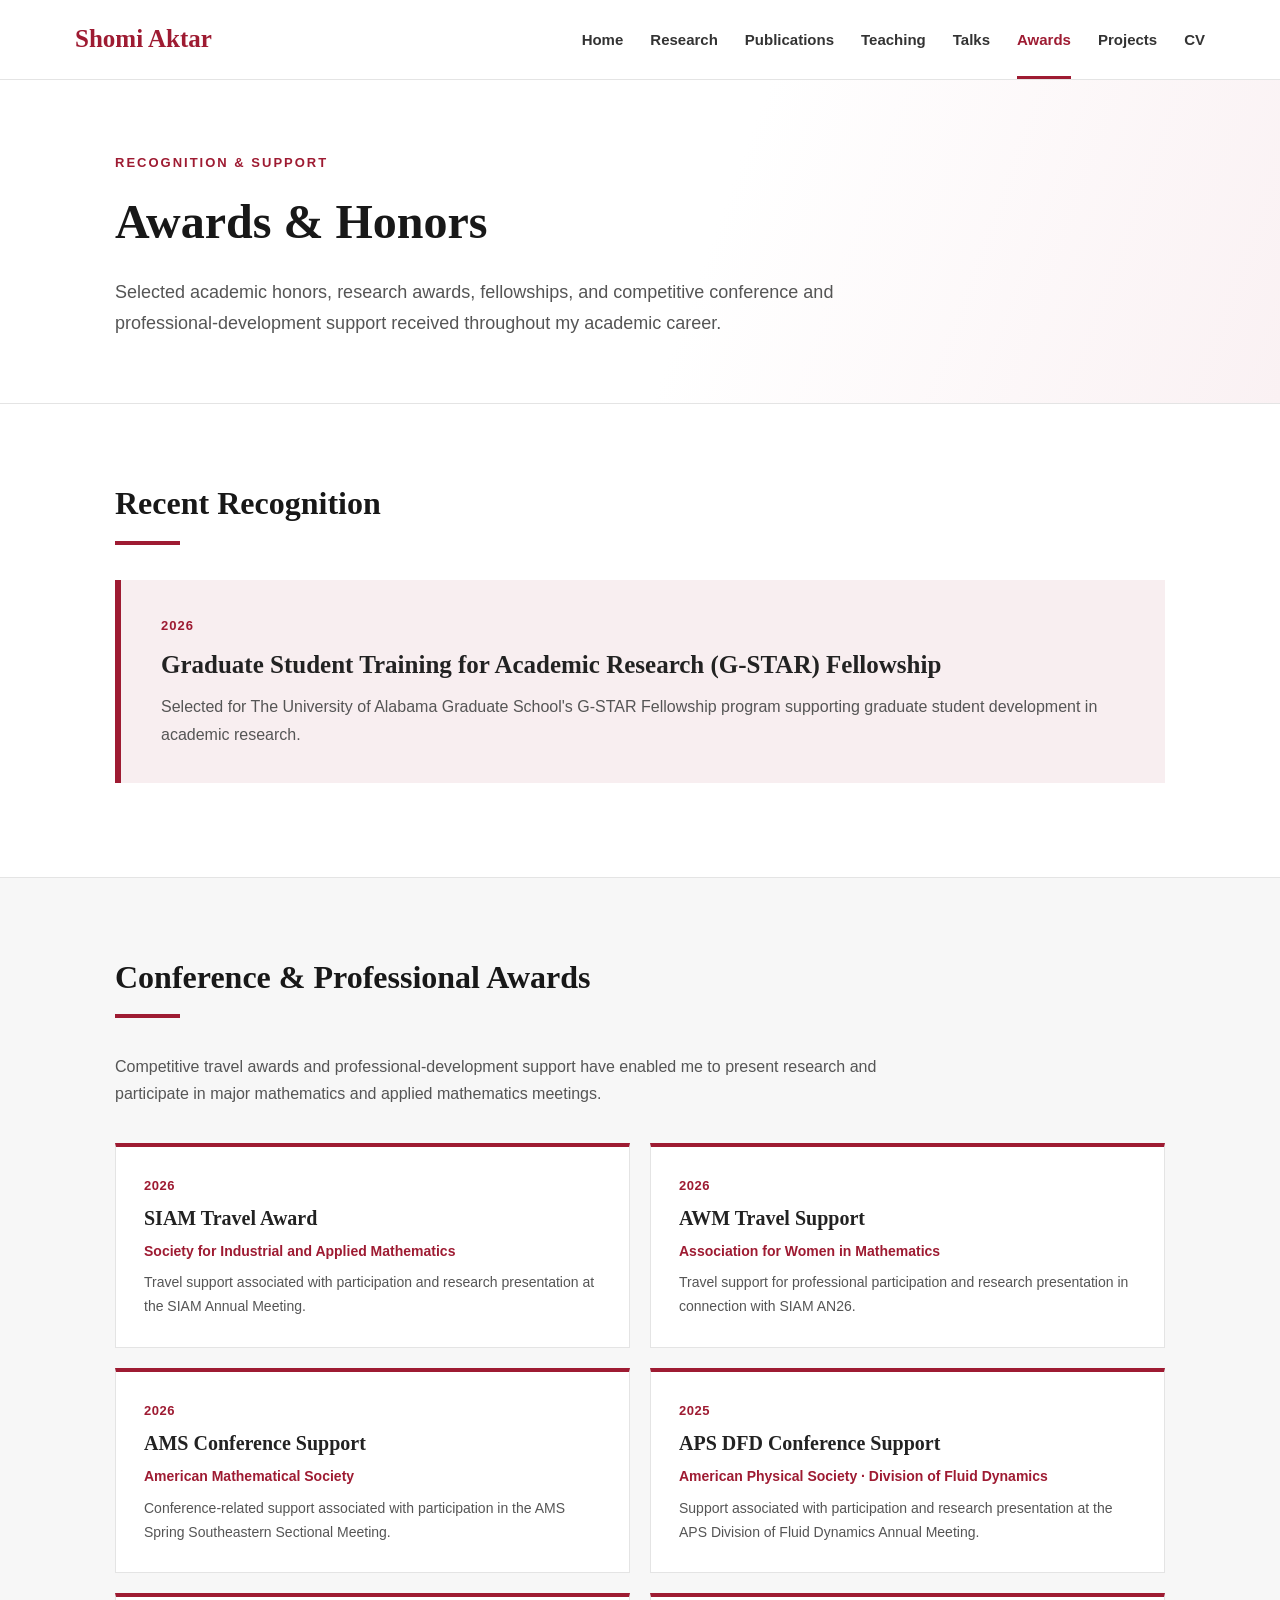
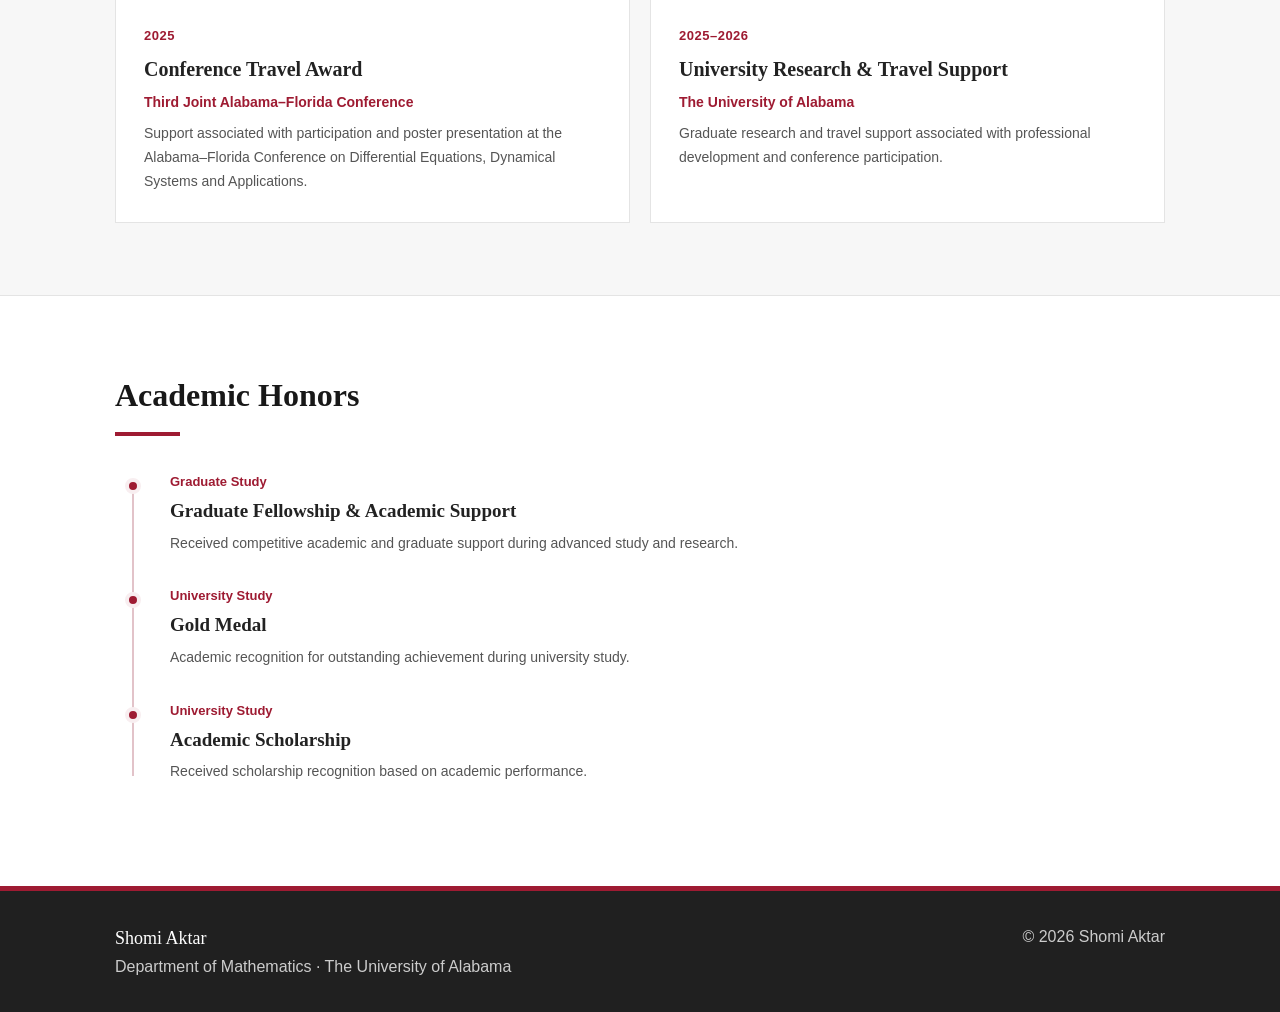
==== awards/index.html @ 1ea688cd "Add awards and honors page structure This HTML file contains the structure and styling for the award" ====
<!DOCTYPE html>
<html lang="en">

<head>
<meta charset="UTF-8">
<meta name="viewport" content="width=device-width, initial-scale=1.0">

<title>Awards & Honors | Shomi Aktar</title>

<meta name="description"
content="Awards, honors, fellowships, and conference support received by Shomi Aktar.">

<style>

:root {
    --crimson:#9E1B32;
    --dark-crimson:#7A1126;
    --light-crimson:#F8EEF0;
    --black:#181818;
    --text:#404040;
    --gray:#6B7280;
    --light-gray:#F7F7F7;
    --border:#E4E4E4;
    --white:#FFFFFF;
}

* {
    box-sizing:border-box;
    margin:0;
    padding:0;
}

body {
    font-family:-apple-system,BlinkMacSystemFont,"Segoe UI",
                Roboto,Helvetica,Arial,sans-serif;
    color:var(--text);
    background:white;
    line-height:1.7;
}

a {
    text-decoration:none;
    color:var(--crimson);
}

a:hover {
    color:var(--dark-crimson);
}


/* NAVIGATION */

header {
    background:white;
    border-bottom:1px solid var(--border);
    position:sticky;
    top:0;
    z-index:1000;
}

.nav-container {
    max-width:1180px;
    margin:auto;
    padding:0 25px;
    min-height:76px;

    display:flex;
    justify-content:space-between;
    align-items:center;
}

.site-name {
    font-family:Georgia,"Times New Roman",serif;
    font-size:25px;
    font-weight:700;
    color:var(--crimson);
}

nav ul {
    display:flex;
    gap:27px;
    list-style:none;
}

nav a {
    display:block;
    padding:27px 0 23px;
    border-bottom:3px solid transparent;
    color:#333;
    font-size:15px;
    font-weight:600;
}

nav a:hover,
nav a.active {
    color:var(--crimson);
    border-bottom-color:var(--crimson);
}


/* PAGE HEADER */

.page-header {
    background:
        linear-gradient(110deg,#ffffff 0%,#ffffff 55%,#faf1f3 100%);
    border-bottom:1px solid var(--border);
}

.page-header-inner {
    max-width:1100px;
    margin:auto;
    padding:72px 25px 65px;
}

.page-label {
    color:var(--crimson);
    font-weight:700;
    font-size:13px;
    letter-spacing:2px;
    text-transform:uppercase;
}

.page-header h1 {
    font-family:Georgia,"Times New Roman",serif;
    color:var(--black);
    font-size:48px;
    margin:7px 0 15px;
}

.page-header p {
    max-width:800px;
    font-size:18px;
    color:#555;
}


/* GENERAL */

.container {
    max-width:1100px;
    margin:auto;
    padding:72px 25px;
}

.section-title {
    font-family:Georgia,"Times New Roman",serif;
    color:var(--black);
    font-size:32px;
    margin-bottom:10px;
}

.title-line {
    width:65px;
    height:4px;
    background:var(--crimson);
    margin-bottom:35px;
}

.section-intro {
    max-width:800px;
    color:#555;
    margin-bottom:35px;
}


/* FEATURED AWARD */

.featured {
    background:var(--light-crimson);
    border-left:6px solid var(--crimson);
    padding:35px 40px;
    margin-bottom:22px;
}

.featured-year {
    color:var(--crimson);
    font-size:13px;
    font-weight:800;
    letter-spacing:1px;
}

.featured h2 {
    font-family:Georgia,"Times New Roman",serif;
    color:#222;
    font-size:25px;
    margin:7px 0;
}

.featured p {
    color:#555;
}


/* AWARDS GRID */

.awards-section {
    background:var(--light-gray);
    border-top:1px solid var(--border);
    border-bottom:1px solid var(--border);
}

.awards-grid {
    display:grid;
    grid-template-columns:repeat(2,1fr);
    gap:20px;
}

.award-card {
    background:white;
    border:1px solid var(--border);
    border-top:4px solid var(--crimson);
    padding:28px;
    transition:.2s;
}

.award-card:hover {
    transform:translateY(-3px);
    box-shadow:0 8px 24px rgba(0,0,0,.07);
}

.award-year {
    color:var(--crimson);
    font-weight:800;
    font-size:13px;
    letter-spacing:.5px;
    margin-bottom:7px;
}

.award-card h3 {
    font-family:Georgia,"Times New Roman",serif;
    color:#222;
    font-size:20px;
    line-height:1.4;
    margin-bottom:8px;
}

.award-organization {
    color:var(--crimson);
    font-size:14px;
    font-weight:650;
    margin-bottom:8px;
}

.award-card p {
    color:#555;
    font-size:14px;
}


/* EARLIER HONORS */

.timeline {
    position:relative;
    margin-left:10px;
}

.timeline:before {
    content:"";
    position:absolute;
    left:7px;
    top:8px;
    bottom:8px;
    width:2px;
    background:#e2c3c9;
}

.timeline-item {
    position:relative;
    padding-left:45px;
    margin-bottom:30px;
}

.timeline-dot {
    position:absolute;
    left:0;
    top:7px;
    width:16px;
    height:16px;
    border-radius:50%;
    background:var(--crimson);
    border:4px solid var(--light-crimson);
}

.timeline-year {
    color:var(--crimson);
    font-weight:800;
    font-size:13px;
}

.timeline-item h3 {
    font-family:Georgia,"Times New Roman",serif;
    color:#222;
    font-size:19px;
    margin:2px 0 4px;
}

.timeline-item p {
    color:#555;
    font-size:14px;
}


/* FOOTER */

footer {
    background:#202020;
    border-top:5px solid var(--crimson);
    color:#ccc;
}

.footer-container {
    max-width:1100px;
    margin:auto;
    padding:32px 25px;
    display:flex;
    justify-content:space-between;
}

.footer-name {
    font-family:Georgia,"Times New Roman",serif;
    color:white;
    font-size:18px;
}


/* MOBILE */

@media(max-width:900px) {

    .nav-container {
        flex-direction:column;
        padding-top:15px;
    }

    nav ul {
        flex-wrap:wrap;
        justify-content:center;
        gap:15px;
    }

    nav a {
        padding:12px 0;
    }

    .awards-grid {
        grid-template-columns:1fr;
    }
}

@media(max-width:600px) {

    .page-header h1 {
        font-size:38px;
    }

    .featured {
        padding:28px;
    }

    .footer-container {
        flex-direction:column;
        gap:10px;
    }
}

</style>
</head>


<body>


<!-- NAVIGATION -->

<header>

<div class="nav-container">

<a class="site-name" href="/">Shomi Aktar</a>

<nav>
<ul>
    <li><a href="/">Home</a></li>
    <li><a href="/research/">Research</a></li>
    <li><a href="/publications/">Publications</a></li>
    <li><a href="/teaching/">Teaching</a></li>
    <li><a href="/talks/">Talks</a></li>
    <li><a class="active" href="/awards/">Awards</a></li>
    <li><a href="/projects/">Projects</a></li>
    <li><a href="/cv/">CV</a></li>
</ul>
</nav>

</div>

</header>


<!-- PAGE HEADER -->

<section class="page-header">

<div class="page-header-inner">

<div class="page-label">
Recognition & Support
</div>

<h1>Awards & Honors</h1>

<p>
Selected academic honors, research awards, fellowships,
and competitive conference and professional-development
support received throughout my academic career.
</p>

</div>

</section>


<!-- FEATURED -->

<section>

<div class="container">

<h2 class="section-title">Recent Recognition</h2>
<div class="title-line"></div>


<div class="featured">

<div class="featured-year">
2026
</div>

<h2>
Graduate Student Training for Academic Research
(G-STAR) Fellowship
</h2>

<p>
Selected for The University of Alabama Graduate School's
G-STAR Fellowship program supporting graduate student
development in academic research.
</p>

</div>

</div>

</section>


<!-- RECENT AWARDS -->

<section class="awards-section">

<div class="container">

<h2 class="section-title">
Conference & Professional Awards
</h2>

<div class="title-line"></div>

<p class="section-intro">
Competitive travel awards and professional-development
support have enabled me to present research and participate
in major mathematics and applied mathematics meetings.
</p>


<div class="awards-grid">


<div class="award-card">

<div class="award-year">2026</div>

<h3>
SIAM Travel Award
</h3>

<div class="award-organization">
Society for Industrial and Applied Mathematics
</div>

<p>
Travel support associated with participation and
research presentation at the SIAM Annual Meeting.
</p>

</div>


<div class="award-card">

<div class="award-year">2026</div>

<h3>
AWM Travel Support
</h3>

<div class="award-organization">
Association for Women in Mathematics
</div>

<p>
Travel support for professional participation and
research presentation in connection with SIAM AN26.
</p>

</div>


<div class="award-card">

<div class="award-year">2026</div>

<h3>
AMS Conference Support
</h3>

<div class="award-organization">
American Mathematical Society
</div>

<p>
Conference-related support associated with participation
in the AMS Spring Southeastern Sectional Meeting.
</p>

</div>


<div class="award-card">

<div class="award-year">2025</div>

<h3>
APS DFD Conference Support
</h3>

<div class="award-organization">
American Physical Society · Division of Fluid Dynamics
</div>

<p>
Support associated with participation and research
presentation at the APS Division of Fluid Dynamics
Annual Meeting.
</p>

</div>


<div class="award-card">

<div class="award-year">2025</div>

<h3>
Conference Travel Award
</h3>

<div class="award-organization">
Third Joint Alabama–Florida Conference
</div>

<p>
Support associated with participation and poster
presentation at the Alabama–Florida Conference on
Differential Equations, Dynamical Systems and Applications.
</p>

</div>


<div class="award-card">

<div class="award-year">
2025–2026
</div>

<h3>
University Research & Travel Support
</h3>

<div class="award-organization">
The University of Alabama
</div>

<p>
Graduate research and travel support associated with
professional development and conference participation.
</p>

</div>


</div>

</div>

</section>


<!-- EARLIER HONORS -->

<section>

<div class="container">

<h2 class="section-title">
Academic Honors
</h2>

<div class="title-line"></div>


<div class="timeline">


<div class="timeline-item">

<div class="timeline-dot"></div>

<div class="timeline-year">
Graduate Study
</div>

<h3>
Graduate Fellowship & Academic Support
</h3>

<p>
Received competitive academic and graduate support
during advanced study and research.
</p>

</div>


<div class="timeline-item">

<div class="timeline-dot"></div>

<div class="timeline-year">
University Study
</div>

<h3>
Gold Medal
</h3>

<p>
Academic recognition for outstanding achievement
during university study.
</p>

</div>


<div class="timeline-item">

<div class="timeline-dot"></div>

<div class="timeline-year">
University Study
</div>

<h3>
Academic Scholarship
</h3>

<p>
Received scholarship recognition based on academic
performance.
</p>

</div>


</div>

</div>

</section>


<!-- FOOTER -->

<footer>

<div class="footer-container">

<div>

<div class="footer-name">
Shomi Aktar
</div>

<div>
Department of Mathematics · The University of Alabama
</div>

</div>

<div>
© 2026 Shomi Aktar
</div>

</div>

</footer>


</body>
</html>
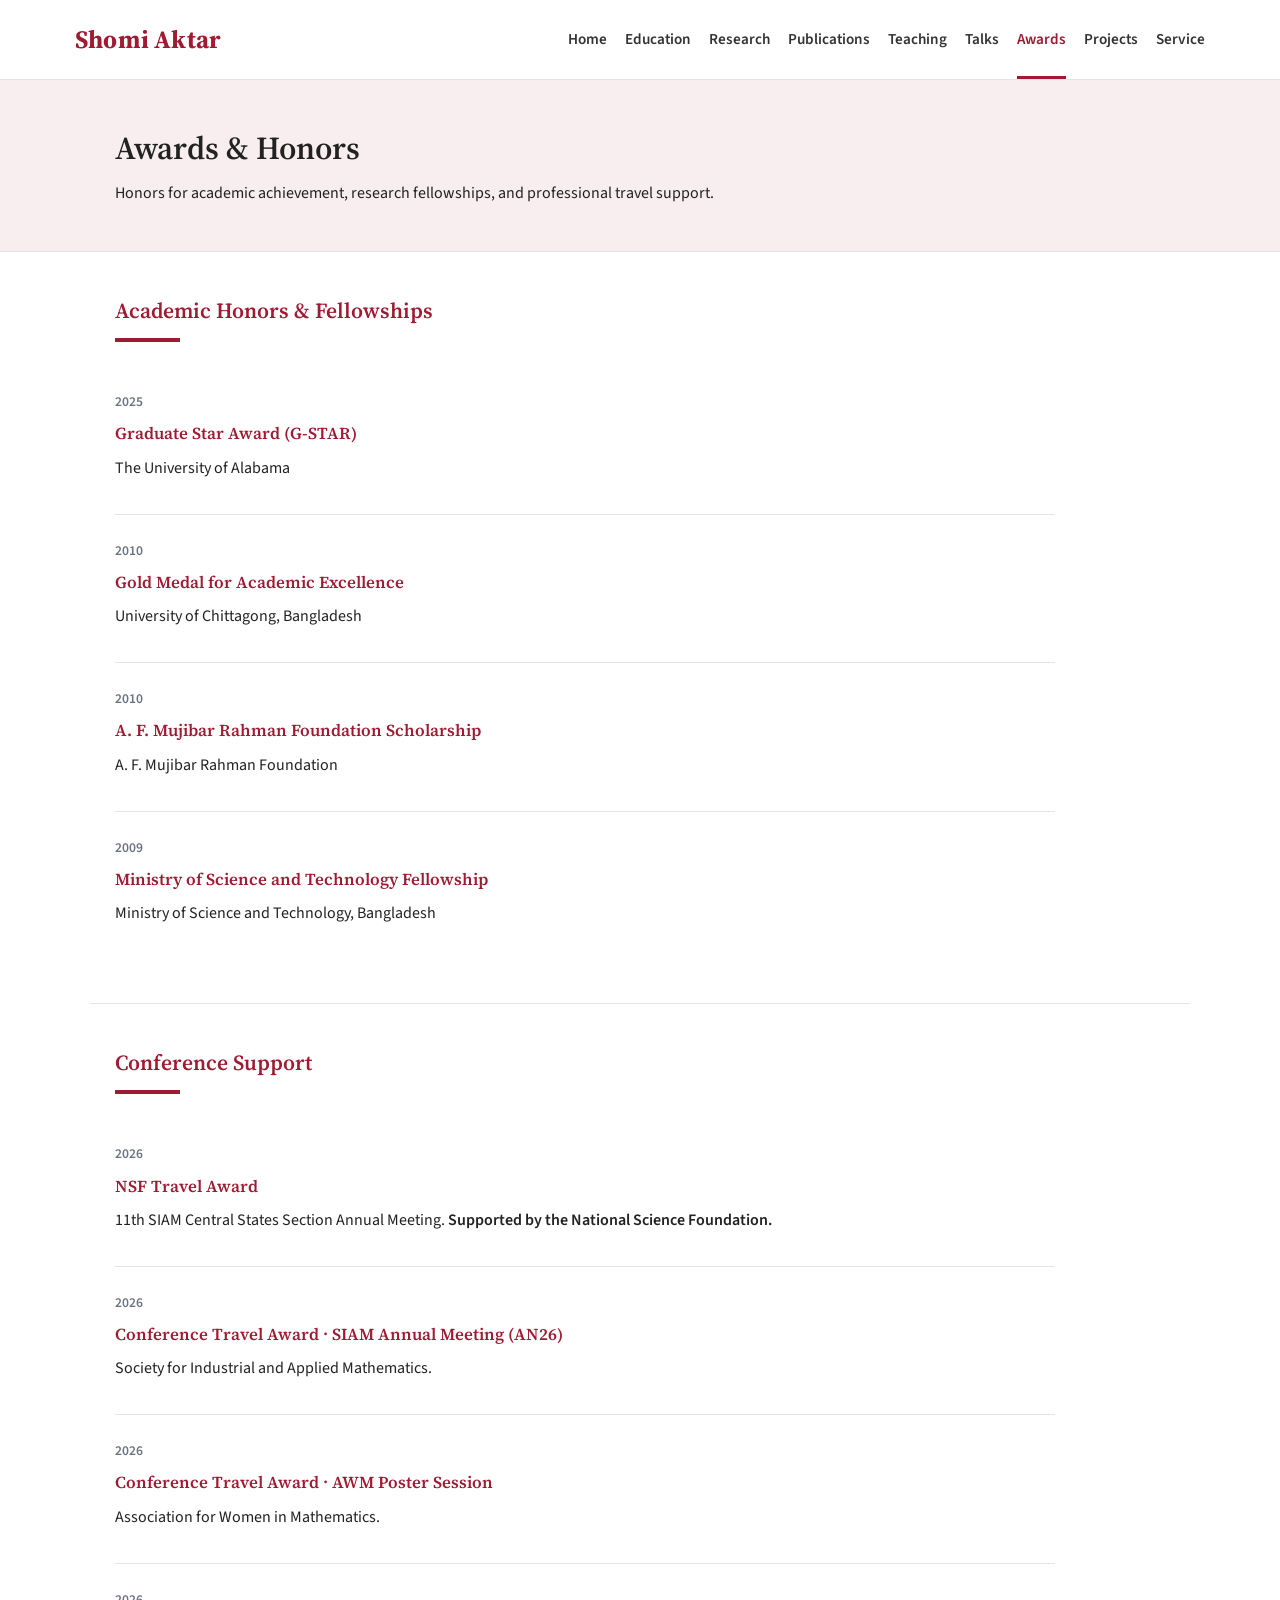
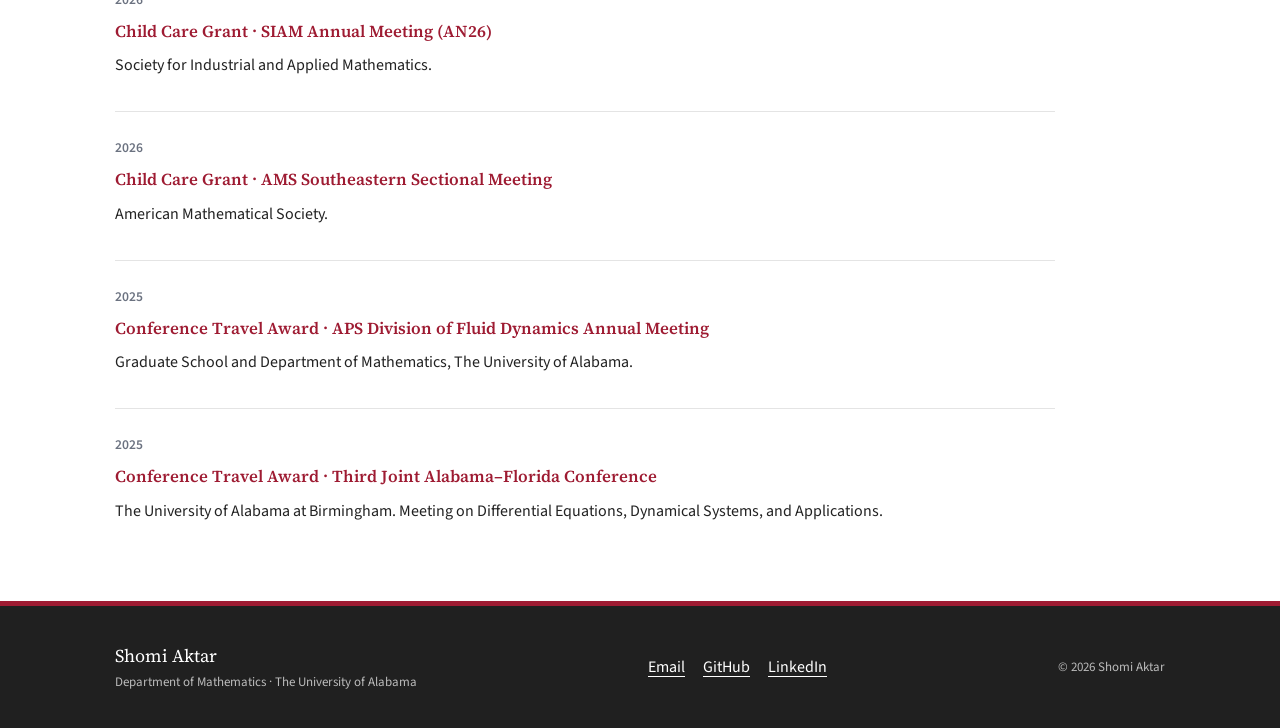
==== commit 3103f63b: "Update awards and research recognition" ====
--- a/awards/index.html
+++ b/awards/index.html
@@ -1,720 +1,17 @@
 <!DOCTYPE html>
-<html lang="en">
-
-<head>
-<meta charset="UTF-8">
-<meta name="viewport" content="width=device-width, initial-scale=1.0">
-
-<title>Awards & Honors | Shomi Aktar</title>
-
-<meta name="description"
-content="Awards, honors, fellowships, and conference support received by Shomi Aktar.">
-
-<style>
-
-:root {
-    --crimson:#9E1B32;
-    --dark-crimson:#7A1126;
-    --light-crimson:#F8EEF0;
-    --black:#181818;
-    --text:#404040;
-    --gray:#6B7280;
-    --light-gray:#F7F7F7;
-    --border:#E4E4E4;
-    --white:#FFFFFF;
-}
-
-* {
-    box-sizing:border-box;
-    margin:0;
-    padding:0;
-}
-
-body {
-    font-family:-apple-system,BlinkMacSystemFont,"Segoe UI",
-                Roboto,Helvetica,Arial,sans-serif;
-    color:var(--text);
-    background:white;
-    line-height:1.7;
-}
-
-a {
-    text-decoration:none;
-    color:var(--crimson);
-}
-
-a:hover {
-    color:var(--dark-crimson);
-}
-
-
-/* NAVIGATION */
-
-header {
-    background:white;
-    border-bottom:1px solid var(--border);
-    position:sticky;
-    top:0;
-    z-index:1000;
-}
-
-.nav-container {
-    max-width:1180px;
-    margin:auto;
-    padding:0 25px;
-    min-height:76px;
-
-    display:flex;
-    justify-content:space-between;
-    align-items:center;
-}
-
-.site-name {
-    font-family:Georgia,"Times New Roman",serif;
-    font-size:25px;
-    font-weight:700;
-    color:var(--crimson);
-}
-
-nav ul {
-    display:flex;
-    gap:27px;
-    list-style:none;
-}
-
-nav a {
-    display:block;
-    padding:27px 0 23px;
-    border-bottom:3px solid transparent;
-    color:#333;
-    font-size:15px;
-    font-weight:600;
-}
-
-nav a:hover,
-nav a.active {
-    color:var(--crimson);
-    border-bottom-color:var(--crimson);
-}
-
-
-/* PAGE HEADER */
-
-.page-header {
-    background:
-        linear-gradient(110deg,#ffffff 0%,#ffffff 55%,#faf1f3 100%);
-    border-bottom:1px solid var(--border);
-}
-
-.page-header-inner {
-    max-width:1100px;
-    margin:auto;
-    padding:72px 25px 65px;
-}
-
-.page-label {
-    color:var(--crimson);
-    font-weight:700;
-    font-size:13px;
-    letter-spacing:2px;
-    text-transform:uppercase;
-}
-
-.page-header h1 {
-    font-family:Georgia,"Times New Roman",serif;
-    color:var(--black);
-    font-size:48px;
-    margin:7px 0 15px;
-}
-
-.page-header p {
-    max-width:800px;
-    font-size:18px;
-    color:#555;
-}
-
-
-/* GENERAL */
-
-.container {
-    max-width:1100px;
-    margin:auto;
-    padding:72px 25px;
-}
-
-.section-title {
-    font-family:Georgia,"Times New Roman",serif;
-    color:var(--black);
-    font-size:32px;
-    margin-bottom:10px;
-}
-
-.title-line {
-    width:65px;
-    height:4px;
-    background:var(--crimson);
-    margin-bottom:35px;
-}
-
-.section-intro {
-    max-width:800px;
-    color:#555;
-    margin-bottom:35px;
-}
-
-
-/* FEATURED AWARD */
-
-.featured {
-    background:var(--light-crimson);
-    border-left:6px solid var(--crimson);
-    padding:35px 40px;
-    margin-bottom:22px;
-}
-
-.featured-year {
-    color:var(--crimson);
-    font-size:13px;
-    font-weight:800;
-    letter-spacing:1px;
-}
-
-.featured h2 {
-    font-family:Georgia,"Times New Roman",serif;
-    color:#222;
-    font-size:25px;
-    margin:7px 0;
-}
-
-.featured p {
-    color:#555;
-}
-
-
-/* AWARDS GRID */
-
-.awards-section {
-    background:var(--light-gray);
-    border-top:1px solid var(--border);
-    border-bottom:1px solid var(--border);
-}
-
-.awards-grid {
-    display:grid;
-    grid-template-columns:repeat(2,1fr);
-    gap:20px;
-}
-
-.award-card {
-    background:white;
-    border:1px solid var(--border);
-    border-top:4px solid var(--crimson);
-    padding:28px;
-    transition:.2s;
-}
-
-.award-card:hover {
-    transform:translateY(-3px);
-    box-shadow:0 8px 24px rgba(0,0,0,.07);
-}
-
-.award-year {
-    color:var(--crimson);
-    font-weight:800;
-    font-size:13px;
-    letter-spacing:.5px;
-    margin-bottom:7px;
-}
-
-.award-card h3 {
-    font-family:Georgia,"Times New Roman",serif;
-    color:#222;
-    font-size:20px;
-    line-height:1.4;
-    margin-bottom:8px;
-}
-
-.award-organization {
-    color:var(--crimson);
-    font-size:14px;
-    font-weight:650;
-    margin-bottom:8px;
-}
-
-.award-card p {
-    color:#555;
-    font-size:14px;
-}
-
-
-/* EARLIER HONORS */
-
-.timeline {
-    position:relative;
-    margin-left:10px;
-}
-
-.timeline:before {
-    content:"";
-    position:absolute;
-    left:7px;
-    top:8px;
-    bottom:8px;
-    width:2px;
-    background:#e2c3c9;
-}
-
-.timeline-item {
-    position:relative;
-    padding-left:45px;
-    margin-bottom:30px;
-}
-
-.timeline-dot {
-    position:absolute;
-    left:0;
-    top:7px;
-    width:16px;
-    height:16px;
-    border-radius:50%;
-    background:var(--crimson);
-    border:4px solid var(--light-crimson);
-}
-
-.timeline-year {
-    color:var(--crimson);
-    font-weight:800;
-    font-size:13px;
-}
-
-.timeline-item h3 {
-    font-family:Georgia,"Times New Roman",serif;
-    color:#222;
-    font-size:19px;
-    margin:2px 0 4px;
-}
-
-.timeline-item p {
-    color:#555;
-    font-size:14px;
-}
-
-
-/* FOOTER */
-
-footer {
-    background:#202020;
-    border-top:5px solid var(--crimson);
-    color:#ccc;
-}
-
-.footer-container {
-    max-width:1100px;
-    margin:auto;
-    padding:32px 25px;
-    display:flex;
-    justify-content:space-between;
-}
-
-.footer-name {
-    font-family:Georgia,"Times New Roman",serif;
-    color:white;
-    font-size:18px;
-}
-
-
-/* MOBILE */
-
-@media(max-width:900px) {
-
-    .nav-container {
-        flex-direction:column;
-        padding-top:15px;
-    }
-
-    nav ul {
-        flex-wrap:wrap;
-        justify-content:center;
-        gap:15px;
-    }
-
-    nav a {
-        padding:12px 0;
-    }
-
-    .awards-grid {
-        grid-template-columns:1fr;
-    }
-}
-
-@media(max-width:600px) {
-
-    .page-header h1 {
-        font-size:38px;
-    }
-
-    .featured {
-        padding:28px;
-    }
-
-    .footer-container {
-        flex-direction:column;
-        gap:10px;
-    }
-}
-
-</style>
+<html lang="en"><head><meta charset="UTF-8"><meta name="viewport" content="width=device-width, initial-scale=1.0">
+<title>Awards &amp; Honors | Shomi Aktar</title><meta name="description" content="Honors for academic achievement, research fellowships, and professional travel support."><link rel="stylesheet" href="/assets/site.css"><link href="https://fonts.googleapis.com/css2?family=Source+Sans+3:wght@400;600;700&amp;family=Source+Serif+4:wght@400;600;700&amp;display=swap" rel="stylesheet">
 </head>
-
-
-<body>
-
-
-<!-- NAVIGATION -->
-
-<header>
-
-<div class="nav-container">
-
-<a class="site-name" href="/">Shomi Aktar</a>
-
-<nav>
-<ul>
-    <li><a href="/">Home</a></li>
-    <li><a href="/research/">Research</a></li>
-    <li><a href="/publications/">Publications</a></li>
-    <li><a href="/teaching/">Teaching</a></li>
-    <li><a href="/talks/">Talks</a></li>
-    <li><a class="active" href="/awards/">Awards</a></li>
-    <li><a href="/projects/">Projects</a></li>
-    <li><a href="/cv/">CV</a></li>
-</ul>
-</nav>
-
-</div>
-
-</header>
-
-
-<!-- PAGE HEADER -->
-
-<section class="page-header">
-
-<div class="page-header-inner">
-
-<div class="page-label">
-Recognition & Support
-</div>
-
-<h1>Awards & Honors</h1>
-
-<p>
-Selected academic honors, research awards, fellowships,
-and competitive conference and professional-development
-support received throughout my academic career.
-</p>
-
-</div>
-
-</section>
-
-
-<!-- FEATURED -->
-
-<section>
-
-<div class="container">
-
-<h2 class="section-title">Recent Recognition</h2>
-<div class="title-line"></div>
-
-
-<div class="featured">
-
-<div class="featured-year">
-2026
-</div>
-
-<h2>
-Graduate Student Training for Academic Research
-(G-STAR) Fellowship
-</h2>
-
-<p>
-Selected for The University of Alabama Graduate School's
-G-STAR Fellowship program supporting graduate student
-development in academic research.
-</p>
-
-</div>
-
-</div>
-
-</section>
-
-
-<!-- RECENT AWARDS -->
-
-<section class="awards-section">
-
-<div class="container">
-
-<h2 class="section-title">
-Conference & Professional Awards
-</h2>
-
-<div class="title-line"></div>
-
-<p class="section-intro">
-Competitive travel awards and professional-development
-support have enabled me to present research and participate
-in major mathematics and applied mathematics meetings.
-</p>
-
-
-<div class="awards-grid">
-
-
-<div class="award-card">
-
-<div class="award-year">2026</div>
-
-<h3>
-SIAM Travel Award
-</h3>
-
-<div class="award-organization">
-Society for Industrial and Applied Mathematics
-</div>
-
-<p>
-Travel support associated with participation and
-research presentation at the SIAM Annual Meeting.
-</p>
-
-</div>
-
-
-<div class="award-card">
-
-<div class="award-year">2026</div>
-
-<h3>
-AWM Travel Support
-</h3>
-
-<div class="award-organization">
-Association for Women in Mathematics
-</div>
-
-<p>
-Travel support for professional participation and
-research presentation in connection with SIAM AN26.
-</p>
-
-</div>
-
-
-<div class="award-card">
-
-<div class="award-year">2026</div>
-
-<h3>
-AMS Conference Support
-</h3>
-
-<div class="award-organization">
-American Mathematical Society
-</div>
-
-<p>
-Conference-related support associated with participation
-in the AMS Spring Southeastern Sectional Meeting.
-</p>
-
-</div>
-
-
-<div class="award-card">
-
-<div class="award-year">2025</div>
-
-<h3>
-APS DFD Conference Support
-</h3>
-
-<div class="award-organization">
-American Physical Society · Division of Fluid Dynamics
-</div>
-
-<p>
-Support associated with participation and research
-presentation at the APS Division of Fluid Dynamics
-Annual Meeting.
-</p>
-
-</div>
-
-
-<div class="award-card">
-
-<div class="award-year">2025</div>
-
-<h3>
-Conference Travel Award
-</h3>
-
-<div class="award-organization">
-Third Joint Alabama–Florida Conference
-</div>
-
-<p>
-Support associated with participation and poster
-presentation at the Alabama–Florida Conference on
-Differential Equations, Dynamical Systems and Applications.
-</p>
-
-</div>
-
-
-<div class="award-card">
-
-<div class="award-year">
-2025–2026
-</div>
-
-<h3>
-University Research & Travel Support
-</h3>
-
-<div class="award-organization">
-The University of Alabama
-</div>
-
-<p>
-Graduate research and travel support associated with
-professional development and conference participation.
-</p>
-
-</div>
-
-
-</div>
-
-</div>
-
-</section>
-
-
-<!-- EARLIER HONORS -->
-
-<section>
-
-<div class="container">
-
-<h2 class="section-title">
-Academic Honors
-</h2>
-
-<div class="title-line"></div>
-
-
-<div class="timeline">
-
-
-<div class="timeline-item">
-
-<div class="timeline-dot"></div>
-
-<div class="timeline-year">
-Graduate Study
-</div>
-
-<h3>
-Graduate Fellowship & Academic Support
-</h3>
-
-<p>
-Received competitive academic and graduate support
-during advanced study and research.
-</p>
-
-</div>
-
-
-<div class="timeline-item">
-
-<div class="timeline-dot"></div>
-
-<div class="timeline-year">
-University Study
-</div>
-
-<h3>
-Gold Medal
-</h3>
-
-<p>
-Academic recognition for outstanding achievement
-during university study.
-</p>
-
-</div>
-
-
-<div class="timeline-item">
-
-<div class="timeline-dot"></div>
-
-<div class="timeline-year">
-University Study
-</div>
-
-<h3>
-Academic Scholarship
-</h3>
-
-<p>
-Received scholarship recognition based on academic
-performance.
-</p>
-
-</div>
-
-
-</div>
-
-</div>
-
-</section>
-
-
-<!-- FOOTER -->
-
-<footer>
-
-<div class="footer-container">
-
-<div>
-
-<div class="footer-name">
-Shomi Aktar
-</div>
-
-<div>
-Department of Mathematics · The University of Alabama
-</div>
-
-</div>
-
-<div>
-© 2026 Shomi Aktar
-</div>
-
-</div>
-
-</footer>
-
-
-</body>
-</html>
+<body><a class="skip-link" href="#main">Skip to content</a>
+<header><div class="nav-container"><a class="site-name" href="/">Shomi Aktar</a><nav aria-label="Main navigation"><ul><li><a href="/">Home</a></li>
+<li><a href="/education/">Education</a></li>
+<li><a href="/research/">Research</a></li>
+<li><a href="/publications/">Publications</a></li>
+<li><a href="/teaching/">Teaching</a></li>
+<li><a href="/talks/">Talks</a></li>
+<li><a href="/awards/" class="active" aria-current="page">Awards</a></li>
+<li><a href="/projects/">Projects</a></li>
+<li><a href="/service/">Service</a></li></ul></nav></div></header>
+<main id="main"><section class="page-heading"><div class="container"><h1>Awards &amp; Honors</h1><p>Honors for academic achievement, research fellowships, and professional travel support.</p></div></section><section class="container content-section"><h2 class="section-title">Academic Honors &amp; Fellowships</h2><div class="title-line"></div><article class="entry"><div class="meta">2025</div><h3>Graduate Star Award (G-STAR)</h3><p>The University of Alabama</p></article><article class="entry"><div class="meta">2010</div><h3>Gold Medal for Academic Excellence</h3><p>University of Chittagong, Bangladesh</p></article><article class="entry"><div class="meta">2010</div><h3>A. F. Mujibar Rahman Foundation Scholarship</h3><p>A. F. Mujibar Rahman Foundation</p></article><article class="entry"><div class="meta">2009</div><h3>Ministry of Science and Technology Fellowship</h3><p>Ministry of Science and Technology, Bangladesh</p></article></section><section class="container content-section"><h2 class="section-title">Conference Support</h2><div class="title-line"></div><article class="entry"><div class="meta">2026</div><h3>NSF Travel Award</h3><p>11th SIAM Central States Section Annual Meeting. <strong>Supported by the National Science Foundation.</strong></p></article><article class="entry"><div class="meta">2026</div><h3>Conference Travel Award · SIAM Annual Meeting (AN26)</h3><p>Society for Industrial and Applied Mathematics.</p></article><article class="entry"><div class="meta">2026</div><h3>Conference Travel Award · AWM Poster Session</h3><p>Association for Women in Mathematics.</p></article><article class="entry"><div class="meta">2026</div><h3>Child Care Grant · SIAM Annual Meeting (AN26)</h3><p>Society for Industrial and Applied Mathematics.</p></article><article class="entry"><div class="meta">2026</div><h3>Child Care Grant · AMS Southeastern Sectional Meeting</h3><p>American Mathematical Society.</p></article><article class="entry"><div class="meta">2025</div><h3>Conference Travel Award · APS Division of Fluid Dynamics Annual Meeting</h3><p>Graduate School and Department of Mathematics, The University of Alabama.</p></article><article class="entry"><div class="meta">2025</div><h3>Conference Travel Award · Third Joint Alabama–Florida Conference</h3><p>The University of Alabama at Birmingham. Meeting on Differential Equations, Dynamical Systems, and Applications.</p></article></section></main>
+<footer><div class="footer-container"><div><div class="footer-name">Shomi Aktar</div><div class="footer-text">Department of Mathematics · The University of Alabama</div></div><div class="footer-links"><a href="mailto:saktar@crimson.ua.edu">Email</a><a href="https://github.com/Shomi-Aktar">GitHub</a><a href="https://linkedin.com/in/shomi-aktar">LinkedIn</a></div><div class="footer-text">© 2026 Shomi Aktar</div></div></footer>
+</body></html>
--- a/assets/site.css
+++ b/assets/site.css
@@ -0,0 +1,588 @@
+
+
+    /* =========================================================
+       BASIC SETTINGS
+       ========================================================= */
+
+    :root {
+      --crimson: #9E1B32;
+      --dark-crimson: #7A1126;
+      --light-crimson: #F8EEF0;
+      --black: #181818;
+      --dark-gray: #444444;
+      --gray: #6B7280;
+      --light-gray: #F6F6F6;
+      --border: #E4E4E4;
+      --white: #FFFFFF;
+    }
+
+    * {
+      box-sizing: border-box;
+      margin: 0;
+      padding: 0;
+    }
+
+    html {
+      scroll-behavior: smooth;
+    }
+
+    body {
+      font-family:
+        -apple-system,
+        BlinkMacSystemFont,
+        "Segoe UI",
+        Roboto,
+        Helvetica,
+        Arial,
+        sans-serif;
+
+      color: var(--black);
+      background: var(--white);
+      line-height: 1.7;
+    }
+
+    a {
+      color: var(--crimson);
+      text-decoration: none;
+    }
+
+    a:hover {
+      color: var(--dark-crimson);
+    }
+
+
+    /* =========================================================
+       NAVIGATION
+       ========================================================= */
+
+    header {
+      background: var(--white);
+      border-bottom: 1px solid var(--border);
+      position: sticky;
+      top: 0;
+      z-index: 1000;
+    }
+
+    .nav-container {
+      max-width: 1180px;
+      margin: auto;
+      padding: 0 25px;
+
+      display: flex;
+      align-items: center;
+      justify-content: space-between;
+
+      min-height: 76px;
+    }
+
+    .site-name {
+      font-family: Georgia, "Times New Roman", serif;
+      font-size: 25px;
+      font-weight: 700;
+      color: var(--crimson);
+      letter-spacing: 0.2px;
+    }
+
+    nav ul {
+      display: flex;
+      align-items: center;
+      gap: 27px;
+      list-style: none;
+    }
+
+    nav a {
+      color: #333333;
+      font-size: 15px;
+      font-weight: 600;
+      padding: 27px 0 23px;
+      border-bottom: 3px solid transparent;
+    }
+
+    nav a:hover,
+    nav a.active {
+      color: var(--crimson);
+      border-bottom-color: var(--crimson);
+    }
+
+
+    /* =========================================================
+       HERO
+       ========================================================= */
+
+    .hero {
+      background:
+        linear-gradient(
+          110deg,
+          #ffffff 0%,
+          #ffffff 55%,
+          #faf3f4 100%
+        );
+
+      border-bottom: 1px solid var(--border);
+    }
+
+    .hero-container {
+      max-width: 1180px;
+      margin: auto;
+      padding: 85px 25px 80px;
+
+      display: grid;
+      grid-template-columns: 1.45fr 0.75fr;
+      gap: 80px;
+      align-items: center;
+    }
+
+    .eyebrow {
+      color: var(--crimson);
+      font-size: 14px;
+      font-weight: 700;
+      text-transform: uppercase;
+      letter-spacing: 2px;
+      margin-bottom: 14px;
+    }
+
+    .hero h1 {
+      font-family: Georgia, "Times New Roman", serif;
+      font-size: 58px;
+      line-height: 1.08;
+      margin-bottom: 13px;
+      color: #151515;
+    }
+
+    .hero h2 {
+      font-size: 22px;
+      font-weight: 500;
+      color: var(--dark-gray);
+      margin-bottom: 6px;
+    }
+
+    .university {
+      color: var(--crimson);
+      font-size: 18px;
+      font-weight: 600;
+      margin-bottom: 27px;
+    }
+
+    .research-line {
+      font-family: Georgia, "Times New Roman", serif;
+      font-size: 22px;
+      line-height: 1.55;
+      color: #333333;
+      max-width: 730px;
+      margin-bottom: 30px;
+    }
+
+    .hero-buttons {
+      display: flex;
+      gap: 13px;
+      flex-wrap: wrap;
+    }
+
+    .button {
+      display: inline-block;
+      padding: 11px 20px;
+      border-radius: 4px;
+      font-size: 14px;
+      font-weight: 650;
+      transition: 0.2s;
+    }
+
+    .button-primary {
+      background: var(--crimson);
+      color: var(--white);
+      border: 1px solid var(--crimson);
+    }
+
+    .button-primary:hover {
+      background: var(--dark-crimson);
+      border-color: var(--dark-crimson);
+      color: var(--white);
+    }
+
+    .button-secondary {
+      background: var(--white);
+      color: var(--crimson);
+      border: 1px solid var(--crimson);
+    }
+
+    .button-secondary:hover {
+      background: var(--light-crimson);
+      color: var(--dark-crimson);
+    }
+
+
+    /* =========================================================
+       PROFILE PHOTO
+       ========================================================= */
+
+    .photo-area {
+      text-align: center;
+    }
+
+    .profile-photo {
+      width: 300px;
+      height: 360px;
+      object-fit: cover;
+      object-position: center;
+      border-radius: 6px;
+      box-shadow: 0 12px 35px rgba(0, 0, 0, 0.13);
+      border-bottom: 6px solid var(--crimson);
+      background: #eeeeee;
+    }
+
+
+    /* =========================================================
+       MAIN CONTENT
+       ========================================================= */
+
+    .container {
+      max-width: 1100px;
+      margin: auto;
+      padding: 72px 25px;
+    }
+
+    .section-title {
+      font-family: Georgia, "Times New Roman", serif;
+      font-size: 34px;
+      margin-bottom: 12px;
+      color: #191919;
+    }
+
+    .title-line {
+      width: 65px;
+      height: 4px;
+      background: var(--crimson);
+      margin-bottom: 30px;
+    }
+
+    .about-grid {
+      display: grid;
+      grid-template-columns: 1.55fr 0.75fr;
+      gap: 75px;
+    }
+
+ .about-text p {
+  font-size: 17px;
+  color: #3f3f3f;
+  margin-bottom: 18px;
+  line-height: 1.7;
+  text-align: justify;
+  text-justify: inter-word;
+  hyphens: none;
+  -webkit-hyphens: none;
+  word-break: normal;
+  overflow-wrap: normal;
+}
+
+    /* =========================================================
+       CURRENT POSITION BOX
+       ========================================================= */
+
+    .info-box {
+      background: var(--light-gray);
+      border-top: 4px solid var(--crimson);
+      padding: 27px;
+      align-self: start;
+    }
+
+    .info-box h3 {
+      font-family: Georgia, "Times New Roman", serif;
+      font-size: 21px;
+      margin-bottom: 18px;
+    }
+
+    .info-item {
+      margin-bottom: 16px;
+    }
+
+    .info-label {
+      display: block;
+      font-size: 12px;
+      color: var(--gray);
+      font-weight: 700;
+      text-transform: uppercase;
+      letter-spacing: 1px;
+    }
+
+    .info-value {
+      font-size: 15px;
+      color: #333333;
+    }
+
+
+    /* =========================================================
+       RESEARCH AREAS
+       ========================================================= */
+
+    .research-section {
+      background: var(--light-gray);
+      border-top: 1px solid var(--border);
+      border-bottom: 1px solid var(--border);
+    }
+
+    .research-grid {
+      display: grid;
+      grid-template-columns: repeat(3, 1fr);
+      gap: 22px;
+      margin-top: 15px;
+    }
+
+    .research-card {
+      background: var(--white);
+      padding: 28px 25px;
+      border: 1px solid var(--border);
+      border-top: 3px solid var(--crimson);
+      min-height: 170px;
+      transition: 0.2s;
+    }
+
+    .research-card:hover {
+      transform: translateY(-3px);
+      box-shadow: 0 8px 25px rgba(0,0,0,0.07);
+    }
+
+    .research-card h3 {
+      color: var(--crimson);
+      font-family: Georgia, "Times New Roman", serif;
+      font-size: 20px;
+      margin-bottom: 10px;
+    }
+
+    .research-card p {
+      color: #555555;
+      font-size: 15px;
+    }
+
+
+    /* =========================================================
+       QUICK LINKS
+       ========================================================= */
+
+    .quick-links {
+      display: grid;
+      grid-template-columns: repeat(4, 1fr);
+      gap: 18px;
+      margin-top: 30px;
+    }
+
+    .quick-link {
+      display: block;
+      border: 1px solid var(--border);
+      padding: 23px;
+      color: #222222;
+      transition: 0.2s;
+    }
+
+    .quick-link:hover {
+      border-color: var(--crimson);
+      background: var(--light-crimson);
+    }
+
+    .quick-link strong {
+      display: block;
+      color: var(--crimson);
+      font-family: Georgia, "Times New Roman", serif;
+      font-size: 18px;
+      margin-bottom: 4px;
+    }
+
+    .quick-link span {
+      font-size: 13px;
+      color: var(--gray);
+    }
+
+
+    /* =========================================================
+       FOOTER
+       ========================================================= */
+
+    footer {
+      background: #202020;
+      color: #dddddd;
+      border-top: 5px solid var(--crimson);
+    }
+
+    .footer-container {
+      max-width: 1100px;
+      margin: auto;
+      padding: 35px 25px;
+
+      display: flex;
+      justify-content: space-between;
+      align-items: center;
+      gap: 30px;
+    }
+
+    .footer-name {
+      font-family: Georgia, "Times New Roman", serif;
+      font-size: 18px;
+      color: var(--white);
+    }
+
+    .footer-text {
+      font-size: 13px;
+      color: #bbbbbb;
+    }
+
+
+    /* =========================================================
+       MOBILE
+       ========================================================= */
+
+    @media (max-width: 900px) {
+
+      .nav-container {
+        flex-direction: column;
+        padding-top: 17px;
+      }
+
+      nav ul {
+        gap: 15px;
+        flex-wrap: wrap;
+        justify-content: center;
+      }
+
+      nav a {
+        padding: 12px 0;
+      }
+
+      .hero-container {
+        grid-template-columns: 1fr;
+        text-align: center;
+        gap: 45px;
+      }
+
+      .hero h1 {
+        font-size: 45px;
+      }
+
+      .research-line {
+        margin-left: auto;
+        margin-right: auto;
+      }
+
+      .hero-buttons {
+        justify-content: center;
+      }
+
+      .about-grid {
+        grid-template-columns: 1fr;
+      }
+
+      .research-grid {
+        grid-template-columns: 1fr;
+      }
+
+      .quick-links {
+        grid-template-columns: 1fr 1fr;
+      }
+    }
+
+    @media (max-width: 560px) {
+
+      .hero h1 {
+        font-size: 38px;
+      }
+
+      .profile-photo {
+        width: 250px;
+        height: 310px;
+      }
+
+      .quick-links {
+        grid-template-columns: 1fr;
+      }
+
+      .footer-container {
+        flex-direction: column;
+        text-align: center;
+      }
+    }
+.highlight-list {
+  margin: 8px 0 0 18px;
+  padding: 0;
+  font-size: 15px;
+  line-height: 1.65;
+  color: #333333;
+}
+
+.highlight-list li {
+  margin-bottom: 4px;
+  padding-left: 3px;
+}
+
+.highlight-list li::marker {
+  color: #9E1B32;
+}
+    
+  
+/* Content updates: retain the site's crimson palette and serif headings. */
+.nav-container { gap:24px; }
+nav ul { gap:18px; }
+nav a { display:block; font-size:14px; }
+.page-heading { background:var(--light-crimson); border-bottom:1px solid var(--border); }
+.page-heading .container { padding-top:48px; padding-bottom:44px; }
+.page-heading h1 { font:700 44px/1.2 Georgia,serif; margin-bottom:12px; }
+.page-heading p { max-width:780px; color:var(--dark-gray); font-size:18px; }
+.content-section { padding-top:44px; padding-bottom:44px; }
+.content-section + .content-section { border-top:1px solid var(--border); }
+.entry { padding:24px 0; border-bottom:1px solid var(--border); max-width:940px; }
+.entry:last-child { border-bottom:0; }
+.entry h3 { font:700 23px/1.4 Georgia,serif; color:var(--crimson); margin-bottom:8px; }
+.entry p { margin:8px 0; }
+.entry ul,.content-list { padding-left:22px; margin-top:12px; }
+.entry li,.content-list li { margin-bottom:8px; }
+.meta { color:var(--gray); font-size:14px; font-weight:600; margin-bottom:8px; }
+.detail { color:var(--dark-gray); }
+.status { display:inline-block; padding:3px 10px; border:1px solid #dcbfc5; background:var(--light-crimson); color:var(--dark-crimson); border-radius:4px; font-size:13px; font-weight:600; }
+.skills-grid { display:grid; grid-template-columns:repeat(2,minmax(0,1fr)); gap:24px; }
+.skills-grid article { padding:24px; background:var(--light-gray); border-top:3px solid var(--crimson); }
+.skills-grid h3 { margin-bottom:10px; }
+.about-text p { text-align:left; }
+.hero-container { padding-top:64px; padding-bottom:60px; }
+.hero h2 { font-size:21px; }
+.hero-summary { font-size:20px; color:#444; max-width:680px; margin:24px 0; }
+.footer-links { display:flex; gap:18px; flex-wrap:wrap; }
+.footer-links a { color:#fff; text-decoration:underline; text-underline-offset:4px; }
+main a:not(.button):not(.quick-link) { text-decoration:underline; text-underline-offset:3px; }
+a:focus-visible { outline:3px solid var(--crimson); outline-offset:5px; }
+.skip-link { position:absolute; top:-80px; left:10px; background:white; padding:10px; z-index:2000; }
+.skip-link:focus { top:10px; }
+@media(max-width:1100px) { .nav-container { flex-direction:column; gap:0; padding-top:12px; } nav ul { flex-wrap:wrap; justify-content:center; gap:0 18px; } nav a { padding:10px 0; } }
+@media(max-width:600px) { header { position:static; } .skills-grid { grid-template-columns:1fr; } .container { padding-left:22px; padding-right:22px; } .page-heading h1 { font-size:34px; } .entry h3 { font-size:21px; } .hero-container { padding-top:40px; padding-bottom:40px; } .hero-summary { font-size:18px; } }
+
+/* Typography based on the reference; preserve existing page grids and colors. */
+html { font-size:16px; }
+body { font-family:"Source Sans 3",Arial,sans-serif; font-size:1rem; line-height:1.7; color:#222; }
+h1,h2,h3,.site-name,.footer-name,.section-title,.research-card h3,.quick-link strong,.entry h3,.page-heading h1 { font-family:"Source Serif 4",Georgia,serif; }
+.hero h1,.page-heading h1 { font-family:"Source Serif 4",Georgia,serif; font-size:2rem; font-weight:600; line-height:1.25; }
+.hero h2,.university { font-family:"Source Sans 3",Arial,sans-serif; font-size:1rem; }
+.section-title { font-size:1.35rem; font-weight:600; line-height:1.4; color:var(--crimson); }
+.entry h3,.research-card h3,.info-box h3,.quick-link strong { font-size:1.05rem; line-height:1.5; font-weight:600; }
+.about-text p,.page-heading p,.entry p,.research-card p,.hero-summary,.content-list { font-size:1rem; line-height:1.7; color:#222; text-align:left; }
+.about-text p { margin-bottom:14px; }
+strong,b { font-weight:600; }
+nav a { font-size:.95rem; font-weight:600; }
+.info-value,.quick-link span,.meta { font-size:.85rem; }
+.info-box { margin-top:0; }
+.info-label { font-size:.82rem; letter-spacing:.5px; }
+.hero-container { padding-top:85px; padding-bottom:80px; }
+.research-card { min-height:170px; }
+.title-line { margin-bottom:24px; }
+@media(max-width:600px) { .hero h1,.page-heading h1 { font-size:2rem; } .hero-container { padding-top:40px; padding-bottom:40px; } .entry h3 { font-size:1.05rem; } }
+
+/* Research figures retain their original aspect ratios and complete axes. */
+.research-figure { margin:28px 0 36px; padding:20px; border:1px solid var(--border); background:#fff; }
+.research-figure img { display:block; width:100%; height:auto; object-fit:contain; }
+.research-figure figcaption { font-size:.9rem; line-height:1.65; color:#444; margin-top:16px; }
+.channel-figure { display:grid; grid-template-columns:minmax(0,1fr) minmax(0,1fr); align-items:center; gap:32px; }
+.channel-figure img { max-height:650px; }
+.channel-figure figcaption { margin:0; }
+@media(max-width:650px) { .research-figure { padding:12px; } .channel-figure { grid-template-columns:1fr; gap:16px; } }
+
+.talk-photo { margin:22px 0 4px; max-width:740px; }
+.talk-photo img { display:block; width:100%; height:auto; border:1px solid var(--border); border-radius:4px; }
+.talk-photo figcaption { font-size:.85rem; color:#555; margin-top:10px; }
+.talk-photo:has(img[width="480"]) { max-width:480px; }
+
+.invited-flyer { max-width:480px; }
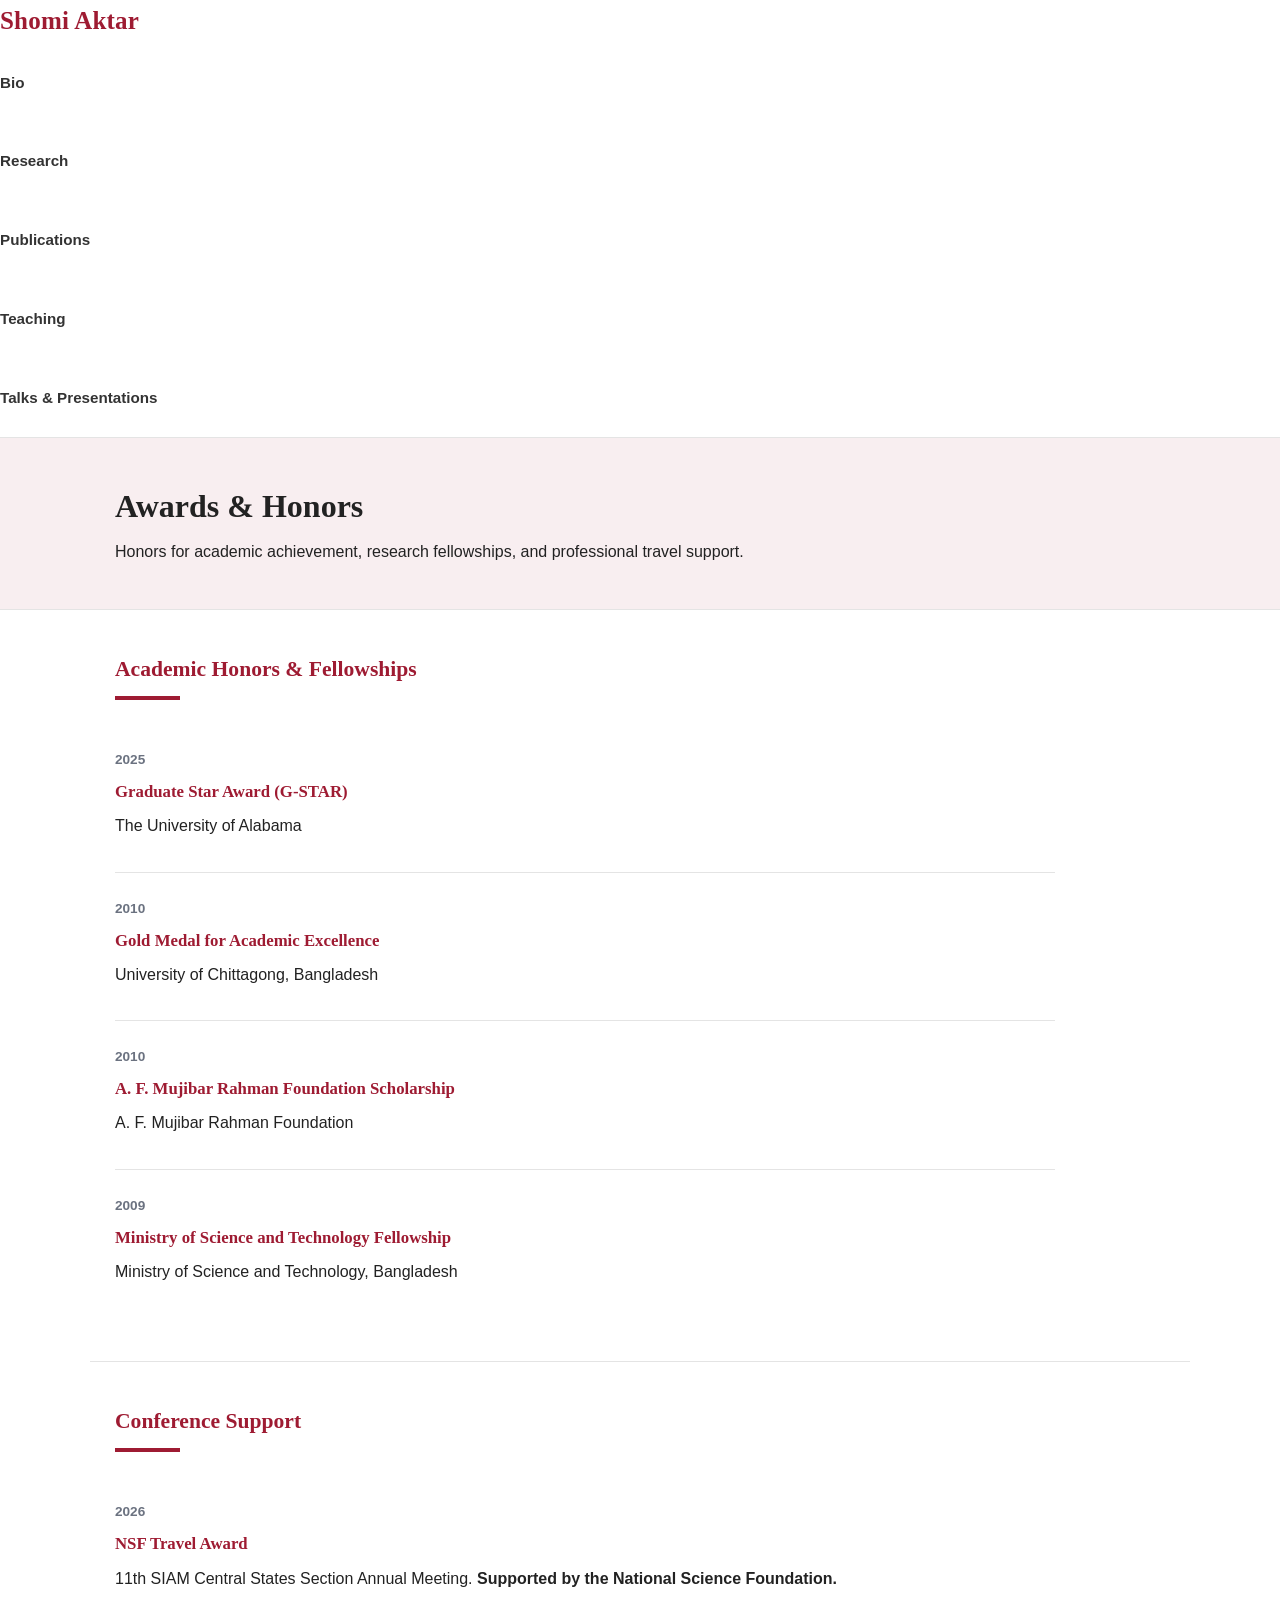
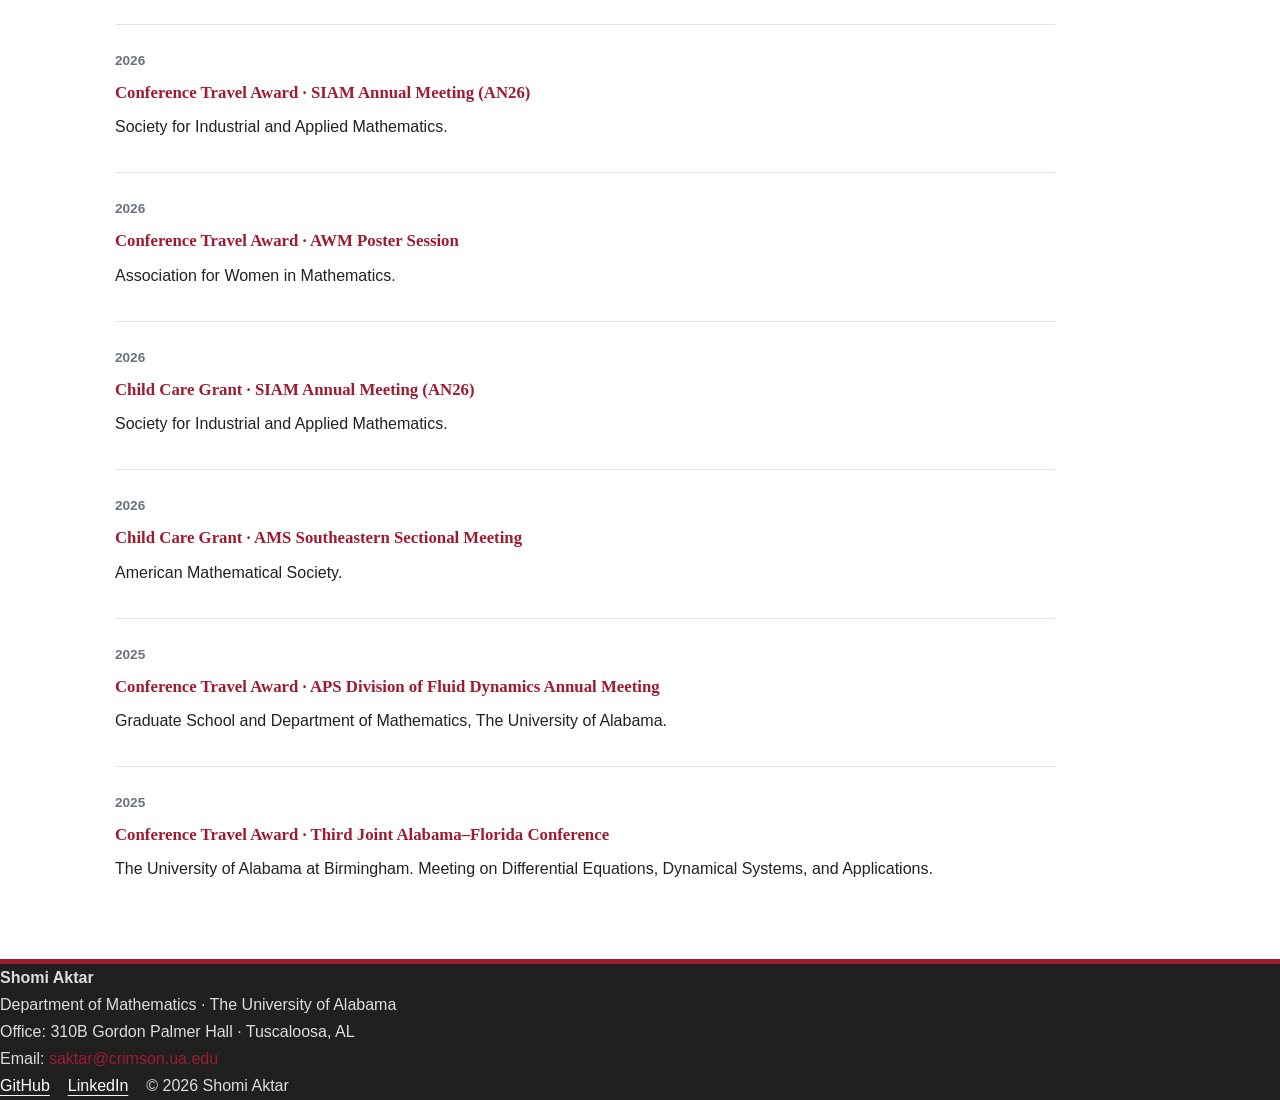
==== commit 2cf95407: "Update academic website: awards/index.html" ====
--- a/awards/index.html
+++ b/awards/index.html
@@ -1,17 +1 @@
-<!DOCTYPE html>
-<html lang="en"><head><meta charset="UTF-8"><meta name="viewport" content="width=device-width, initial-scale=1.0">
-<title>Awards &amp; Honors | Shomi Aktar</title><meta name="description" content="Honors for academic achievement, research fellowships, and professional travel support."><link rel="stylesheet" href="/assets/site.css"><link href="https://fonts.googleapis.com/css2?family=Source+Sans+3:wght@400;600;700&amp;family=Source+Serif+4:wght@400;600;700&amp;display=swap" rel="stylesheet">
-</head>
-<body><a class="skip-link" href="#main">Skip to content</a>
-<header><div class="nav-container"><a class="site-name" href="/">Shomi Aktar</a><nav aria-label="Main navigation"><ul><li><a href="/">Home</a></li>
-<li><a href="/education/">Education</a></li>
-<li><a href="/research/">Research</a></li>
-<li><a href="/publications/">Publications</a></li>
-<li><a href="/teaching/">Teaching</a></li>
-<li><a href="/talks/">Talks</a></li>
-<li><a href="/awards/" class="active" aria-current="page">Awards</a></li>
-<li><a href="/projects/">Projects</a></li>
-<li><a href="/service/">Service</a></li></ul></nav></div></header>
-<main id="main"><section class="page-heading"><div class="container"><h1>Awards &amp; Honors</h1><p>Honors for academic achievement, research fellowships, and professional travel support.</p></div></section><section class="container content-section"><h2 class="section-title">Academic Honors &amp; Fellowships</h2><div class="title-line"></div><article class="entry"><div class="meta">2025</div><h3>Graduate Star Award (G-STAR)</h3><p>The University of Alabama</p></article><article class="entry"><div class="meta">2010</div><h3>Gold Medal for Academic Excellence</h3><p>University of Chittagong, Bangladesh</p></article><article class="entry"><div class="meta">2010</div><h3>A. F. Mujibar Rahman Foundation Scholarship</h3><p>A. F. Mujibar Rahman Foundation</p></article><article class="entry"><div class="meta">2009</div><h3>Ministry of Science and Technology Fellowship</h3><p>Ministry of Science and Technology, Bangladesh</p></article></section><section class="container content-section"><h2 class="section-title">Conference Support</h2><div class="title-line"></div><article class="entry"><div class="meta">2026</div><h3>NSF Travel Award</h3><p>11th SIAM Central States Section Annual Meeting. <strong>Supported by the National Science Foundation.</strong></p></article><article class="entry"><div class="meta">2026</div><h3>Conference Travel Award · SIAM Annual Meeting (AN26)</h3><p>Society for Industrial and Applied Mathematics.</p></article><article class="entry"><div class="meta">2026</div><h3>Conference Travel Award · AWM Poster Session</h3><p>Association for Women in Mathematics.</p></article><article class="entry"><div class="meta">2026</div><h3>Child Care Grant · SIAM Annual Meeting (AN26)</h3><p>Society for Industrial and Applied Mathematics.</p></article><article class="entry"><div class="meta">2026</div><h3>Child Care Grant · AMS Southeastern Sectional Meeting</h3><p>American Mathematical Society.</p></article><article class="entry"><div class="meta">2025</div><h3>Conference Travel Award · APS Division of Fluid Dynamics Annual Meeting</h3><p>Graduate School and Department of Mathematics, The University of Alabama.</p></article><article class="entry"><div class="meta">2025</div><h3>Conference Travel Award · Third Joint Alabama–Florida Conference</h3><p>The University of Alabama at Birmingham. Meeting on Differential Equations, Dynamical Systems, and Applications.</p></article></section></main>
-<footer><div class="footer-container"><div><div class="footer-name">Shomi Aktar</div><div class="footer-text">Department of Mathematics · The University of Alabama</div></div><div class="footer-links"><a href="mailto:saktar@crimson.ua.edu">Email</a><a href="https://github.com/Shomi-Aktar">GitHub</a><a href="https://linkedin.com/in/shomi-aktar">LinkedIn</a></div><div class="footer-text">© 2026 Shomi Aktar</div></div></footer>
-</body></html>
+<!doctype html><html lang="en"><head><meta charset="utf-8"><meta name="viewport" content="width=device-width,initial-scale=1"><title>Awards | Shomi Aktar</title><meta name="description" content="Academic honors, awards, and conference support received by Shomi Aktar."><link rel="icon" type="image/svg+xml" href="data:image/svg+xml,%3Csvg%20xmlns%3D%22http%3A//www.w3.org/2000/svg%22%20viewBox%3D%220%200%2064%2064%22%3E%3Crect%20width%3D%2264%22%20height%3D%2264%22%20rx%3D%228%22%20fill%3D%22%23861c13%22/%3E%3Ctext%20x%3D%2232%22%20y%3D%2244%22%20text-anchor%3D%22middle%22%20font-family%3D%22Georgia%22%20font-size%3D%2240%22%20fill%3D%22white%22%3ES%3C/text%3E%3C/svg%3E"><link rel="stylesheet" href="/assets/site.css"><link rel="canonical" href="https://shomi-aktar.github.io/awards/"><meta property="og:type" content="website"><meta property="og:url" content="https://shomi-aktar.github.io/awards/"><meta property="og:title" content="Shomi Aktar | Awards"><meta property="og:description" content="Academic honors, awards, and conference support received by Shomi Aktar."></head><body><a class="skip-link" href="#main">Skip to content</a><header><div class="navigation"><a class="site-name" href="/">Shomi Aktar</a><nav aria-label="Main navigation"><a href="/">Bio</a><a href="/research/">Research</a><a href="/publications/">Publications</a><a href="/teaching/">Teaching</a><a href="/talks/">Talks &amp; Presentations</a></nav></div></header><main id="main"><section class="page-heading"><div class="container"><h1>Awards &amp; Honors</h1><p>Honors for academic achievement, research fellowships, and professional travel support.</p></div></section><section class="container content-section"><h2 class="section-title">Academic Honors &amp; Fellowships</h2><div class="title-line"></div><article class="entry"><div class="meta">2025</div><h3>Graduate Star Award (G-STAR)</h3><p>The University of Alabama</p></article><article class="entry"><div class="meta">2010</div><h3>Gold Medal for Academic Excellence</h3><p>University of Chittagong, Bangladesh</p></article><article class="entry"><div class="meta">2010</div><h3>A. F. Mujibar Rahman Foundation Scholarship</h3><p>A. F. Mujibar Rahman Foundation</p></article><article class="entry"><div class="meta">2009</div><h3>Ministry of Science and Technology Fellowship</h3><p>Ministry of Science and Technology, Bangladesh</p></article></section><section class="container content-section"><h2 class="section-title">Conference Support</h2><div class="title-line"></div><article class="entry"><div class="meta">2026</div><h3>NSF Travel Award</h3><p>11th SIAM Central States Section Annual Meeting. <strong>Supported by the National Science Foundation.</strong></p></article><article class="entry"><div class="meta">2026</div><h3>Conference Travel Award · SIAM Annual Meeting (AN26)</h3><p>Society for Industrial and Applied Mathematics.</p></article><article class="entry"><div class="meta">2026</div><h3>Conference Travel Award · AWM Poster Session</h3><p>Association for Women in Mathematics.</p></article><article class="entry"><div class="meta">2026</div><h3>Child Care Grant · SIAM Annual Meeting (AN26)</h3><p>Society for Industrial and Applied Mathematics.</p></article><article class="entry"><div class="meta">2026</div><h3>Child Care Grant · AMS Southeastern Sectional Meeting</h3><p>American Mathematical Society.</p></article><article class="entry"><div class="meta">2025</div><h3>Conference Travel Award · APS Division of Fluid Dynamics Annual Meeting</h3><p>Graduate School and Department of Mathematics, The University of Alabama.</p></article><article class="entry"><div class="meta">2025</div><h3>Conference Travel Award · Third Joint Alabama–Florida Conference</h3><p>The University of Alabama at Birmingham. Meeting on Differential Equations, Dynamical Systems, and Applications.</p></article></section></main><footer><div><strong>Shomi Aktar</strong><p>Department of Mathematics · The University of Alabama</p><p>Office: 310B Gordon Palmer Hall · Tuscaloosa, AL<br>Email: <a href="mailto:saktar@crimson.ua.edu">saktar@crimson.ua.edu</a></p></div><div class="footer-links"><a href="https://github.com/Shomi-Aktar">GitHub</a><a href="https://linkedin.com/in/shomi-aktar">LinkedIn</a><span>© 2026 Shomi Aktar</span></div></footer></body></html>
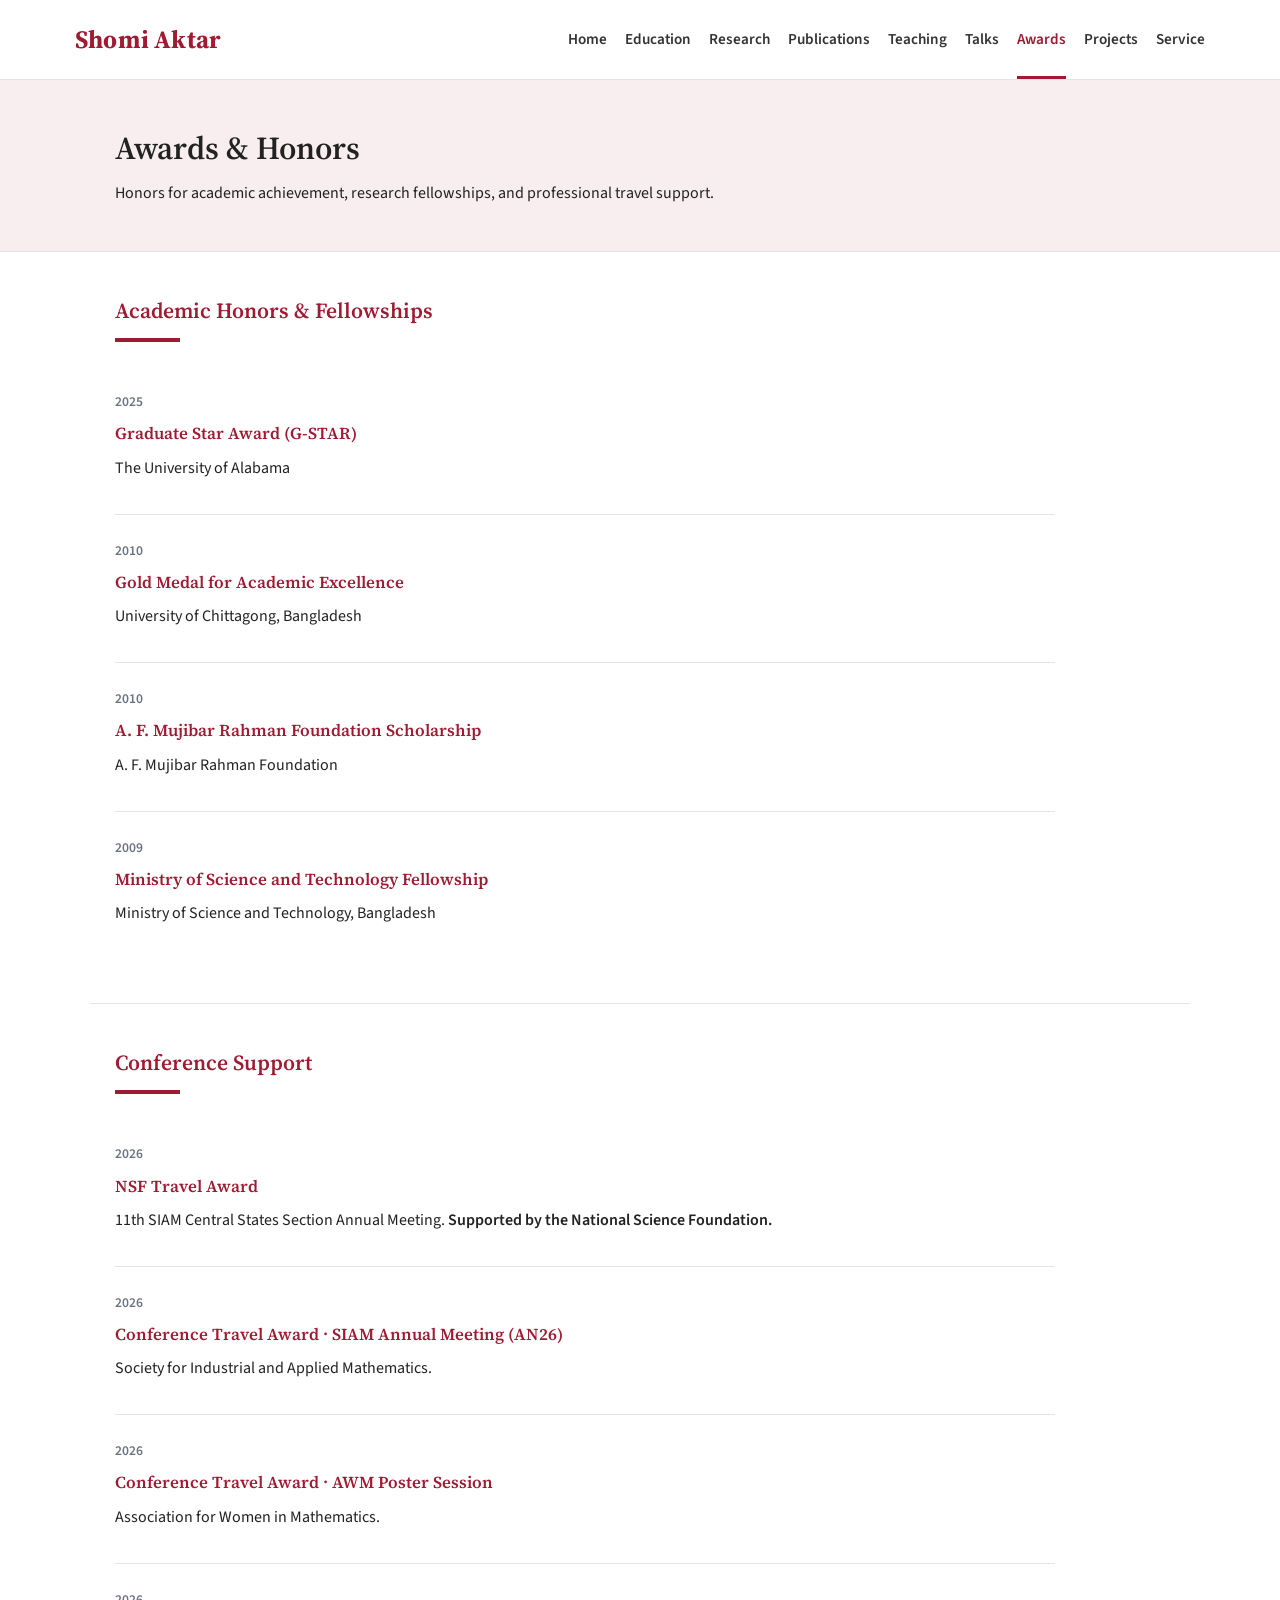
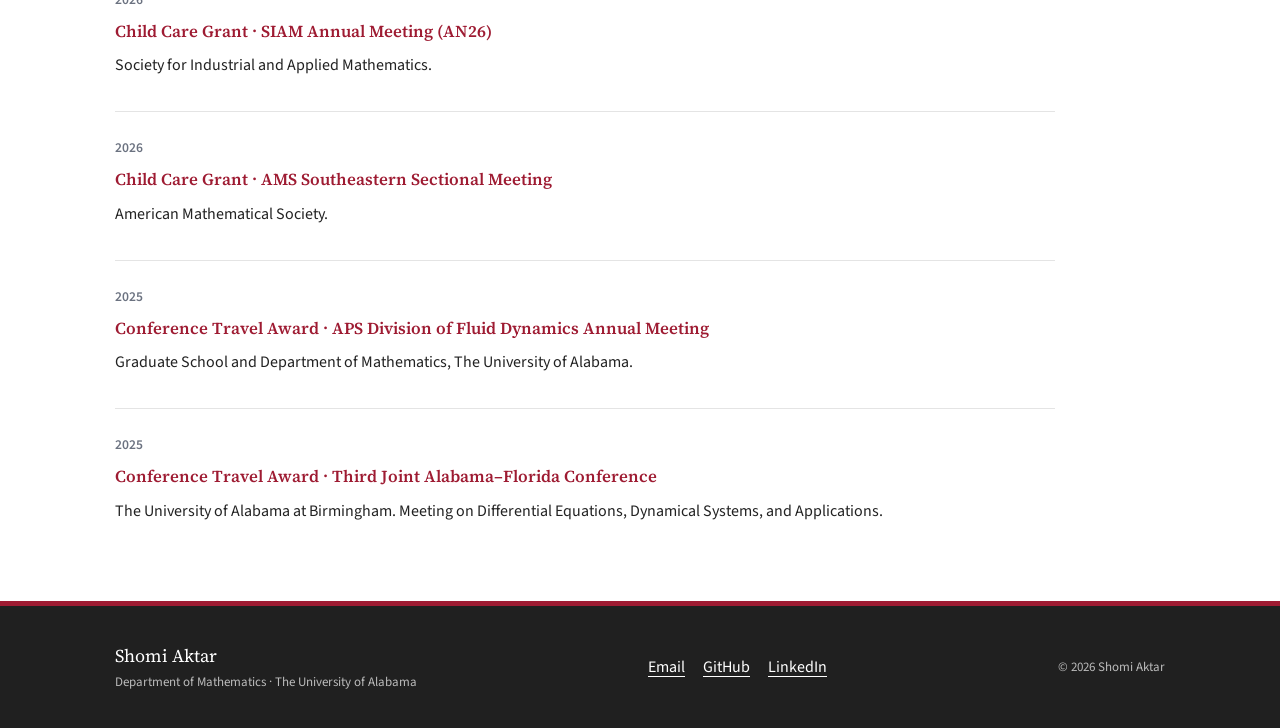
==== commit 36a7aa55: "Restore original website: awards/index.html" ====
--- a/awards/index.html
+++ b/awards/index.html
@@ -1 +1,18 @@
-<!doctype html><html lang="en"><head><meta charset="utf-8"><meta name="viewport" content="width=device-width,initial-scale=1"><title>Awards | Shomi Aktar</title><meta name="description" content="Academic honors, awards, and conference support received by Shomi Aktar."><link rel="icon" type="image/svg+xml" href="data:image/svg+xml,%3Csvg%20xmlns%3D%22http%3A//www.w3.org/2000/svg%22%20viewBox%3D%220%200%2064%2064%22%3E%3Crect%20width%3D%2264%22%20height%3D%2264%22%20rx%3D%228%22%20fill%3D%22%23861c13%22/%3E%3Ctext%20x%3D%2232%22%20y%3D%2244%22%20text-anchor%3D%22middle%22%20font-family%3D%22Georgia%22%20font-size%3D%2240%22%20fill%3D%22white%22%3ES%3C/text%3E%3C/svg%3E"><link rel="stylesheet" href="/assets/site.css"><link rel="canonical" href="https://shomi-aktar.github.io/awards/"><meta property="og:type" content="website"><meta property="og:url" content="https://shomi-aktar.github.io/awards/"><meta property="og:title" content="Shomi Aktar | Awards"><meta property="og:description" content="Academic honors, awards, and conference support received by Shomi Aktar."></head><body><a class="skip-link" href="#main">Skip to content</a><header><div class="navigation"><a class="site-name" href="/">Shomi Aktar</a><nav aria-label="Main navigation"><a href="/">Bio</a><a href="/research/">Research</a><a href="/publications/">Publications</a><a href="/teaching/">Teaching</a><a href="/talks/">Talks &amp; Presentations</a></nav></div></header><main id="main"><section class="page-heading"><div class="container"><h1>Awards &amp; Honors</h1><p>Honors for academic achievement, research fellowships, and professional travel support.</p></div></section><section class="container content-section"><h2 class="section-title">Academic Honors &amp; Fellowships</h2><div class="title-line"></div><article class="entry"><div class="meta">2025</div><h3>Graduate Star Award (G-STAR)</h3><p>The University of Alabama</p></article><article class="entry"><div class="meta">2010</div><h3>Gold Medal for Academic Excellence</h3><p>University of Chittagong, Bangladesh</p></article><article class="entry"><div class="meta">2010</div><h3>A. F. Mujibar Rahman Foundation Scholarship</h3><p>A. F. Mujibar Rahman Foundation</p></article><article class="entry"><div class="meta">2009</div><h3>Ministry of Science and Technology Fellowship</h3><p>Ministry of Science and Technology, Bangladesh</p></article></section><section class="container content-section"><h2 class="section-title">Conference Support</h2><div class="title-line"></div><article class="entry"><div class="meta">2026</div><h3>NSF Travel Award</h3><p>11th SIAM Central States Section Annual Meeting. <strong>Supported by the National Science Foundation.</strong></p></article><article class="entry"><div class="meta">2026</div><h3>Conference Travel Award · SIAM Annual Meeting (AN26)</h3><p>Society for Industrial and Applied Mathematics.</p></article><article class="entry"><div class="meta">2026</div><h3>Conference Travel Award · AWM Poster Session</h3><p>Association for Women in Mathematics.</p></article><article class="entry"><div class="meta">2026</div><h3>Child Care Grant · SIAM Annual Meeting (AN26)</h3><p>Society for Industrial and Applied Mathematics.</p></article><article class="entry"><div class="meta">2026</div><h3>Child Care Grant · AMS Southeastern Sectional Meeting</h3><p>American Mathematical Society.</p></article><article class="entry"><div class="meta">2025</div><h3>Conference Travel Award · APS Division of Fluid Dynamics Annual Meeting</h3><p>Graduate School and Department of Mathematics, The University of Alabama.</p></article><article class="entry"><div class="meta">2025</div><h3>Conference Travel Award · Third Joint Alabama–Florida Conference</h3><p>The University of Alabama at Birmingham. Meeting on Differential Equations, Dynamical Systems, and Applications.</p></article></section></main><footer><div><strong>Shomi Aktar</strong><p>Department of Mathematics · The University of Alabama</p><p>Office: 310B Gordon Palmer Hall · Tuscaloosa, AL<br>Email: <a href="mailto:saktar@crimson.ua.edu">saktar@crimson.ua.edu</a></p></div><div class="footer-links"><a href="https://github.com/Shomi-Aktar">GitHub</a><a href="https://linkedin.com/in/shomi-aktar">LinkedIn</a><span>© 2026 Shomi Aktar</span></div></footer></body></html>
+<!DOCTYPE html>
+<html lang="en"><head><meta charset="UTF-8"><meta name="viewport" content="width=device-width, initial-scale=1.0">
+<title>Awards &amp; Honors | Shomi Aktar</title><meta name="description" content="Honors for academic achievement, research fellowships, and professional travel support."><link rel="stylesheet" href="/assets/site.css"><link href="https://fonts.googleapis.com/css2?family=Source+Sans+3:wght@400;600;700&amp;family=Source+Serif+4:wght@400;600;700&amp;display=swap" rel="stylesheet">
+</head>
+<body><a class="skip-link" href="#main">Skip to content</a>
+<header><div class="nav-container"><a class="site-name" href="/">Shomi Aktar</a><nav aria-label="Main navigation"><ul><li><a href="/">Home</a></li>
+<li><a href="/education/">Education</a></li>
+<li><a href="/research/">Research</a></li>
+<li><a href="/publications/">Publications</a></li>
+<li><a href="/teaching/">Teaching</a></li>
+<li><a href="/talks/">Talks</a></li>
+<li><a href="/awards/" class="active" aria-current="page">Awards</a></li>
+<li><a href="/projects/">Projects</a></li>
+<li><a href="/service/">Service</a></li></ul></nav></div></header>
+<main id="main"><section class="page-heading"><div class="container"><h1>Awards &amp; Honors</h1><p>Honors for academic achievement, research fellowships, and professional travel support.</p></div></section><section class="container content-section"><h2 class="section-title">Academic Honors &amp; Fellowships</h2><div class="title-line"></div><article class="entry"><div class="meta">2025</div><h3>Graduate Star Award (G-STAR)</h3><p>The University of Alabama</p></article><article class="entry"><div class="meta">2010</div><h3>Gold Medal for Academic Excellence</h3><p>University of Chittagong, Bangladesh</p></article><article class="entry"><div class="meta">2010</div><h3>A. F. Mujibar Rahman Foundation Scholarship</h3><p>A. F. Mujibar Rahman Foundation</p></article><article class="entry"><div class="meta">2009</div><h3>Ministry of Science and Technology Fellowship</h3><p>Ministry of Science and Technology, Bangladesh</p></article></section><section class="container content-section"><h2 class="section-title">Conference Support</h2><div class="title-line"></div><article class="entry"><div class="meta">2026</div><h3>NSF Travel Award</h3><p>11th SIAM Central States Section Annual Meeting. <strong>Supported by the National Science Foundation.</strong></p></article><article class="entry"><div class="meta">2026</div><h3>Conference Travel Award · SIAM Annual Meeting (AN26)</h3><p>Society for Industrial and Applied Mathematics.</p></article><article class="entry"><div class="meta">2026</div><h3>Conference Travel Award · AWM Poster Session</h3><p>Association for Women in Mathematics.</p></article><article class="entry"><div class="meta">2026</div><h3>Child Care Grant · SIAM Annual Meeting (AN26)</h3><p>Society for Industrial and Applied Mathematics.</p></article><article class="entry"><div class="meta">2026</div><h3>Child Care Grant · AMS Southeastern Sectional Meeting</h3><p>American Mathematical Society.</p></article><article class="entry"><div class="meta">2025</div><h3>Conference Travel Award · APS Division of Fluid Dynamics Annual Meeting</h3><p>Graduate School and Department of Mathematics, The University of Alabama.</p></article><article class="entry"><div class="meta">2025</div><h3>Conference Travel Award · Third Joint Alabama–Florida Conference</h3><p>The University of Alabama at Birmingham. Meeting on Differential Equations, Dynamical Systems, and Applications.</p></article></section></main>
+<footer><div class="footer-container"><div><div class="footer-name">Shomi Aktar</div><div class="footer-text">Department of Mathematics · The University of Alabama</div></div><div class="footer-links"><a href="mailto:saktar@crimson.ua.edu">Email</a><a href="https://github.com/Shomi-Aktar">GitHub</a><a href="https://linkedin.com/in/shomi-aktar">LinkedIn</a></div><div class="footer-text">© 2026 Shomi Aktar</div></div></footer>
+</body></html>
+
--- a/assets/site.css
+++ b/assets/site.css
@@ -586,3 +586,4 @@
 .talk-photo:has(img[width="480"]) { max-width:480px; }
 
 .invited-flyer { max-width:480px; }
+
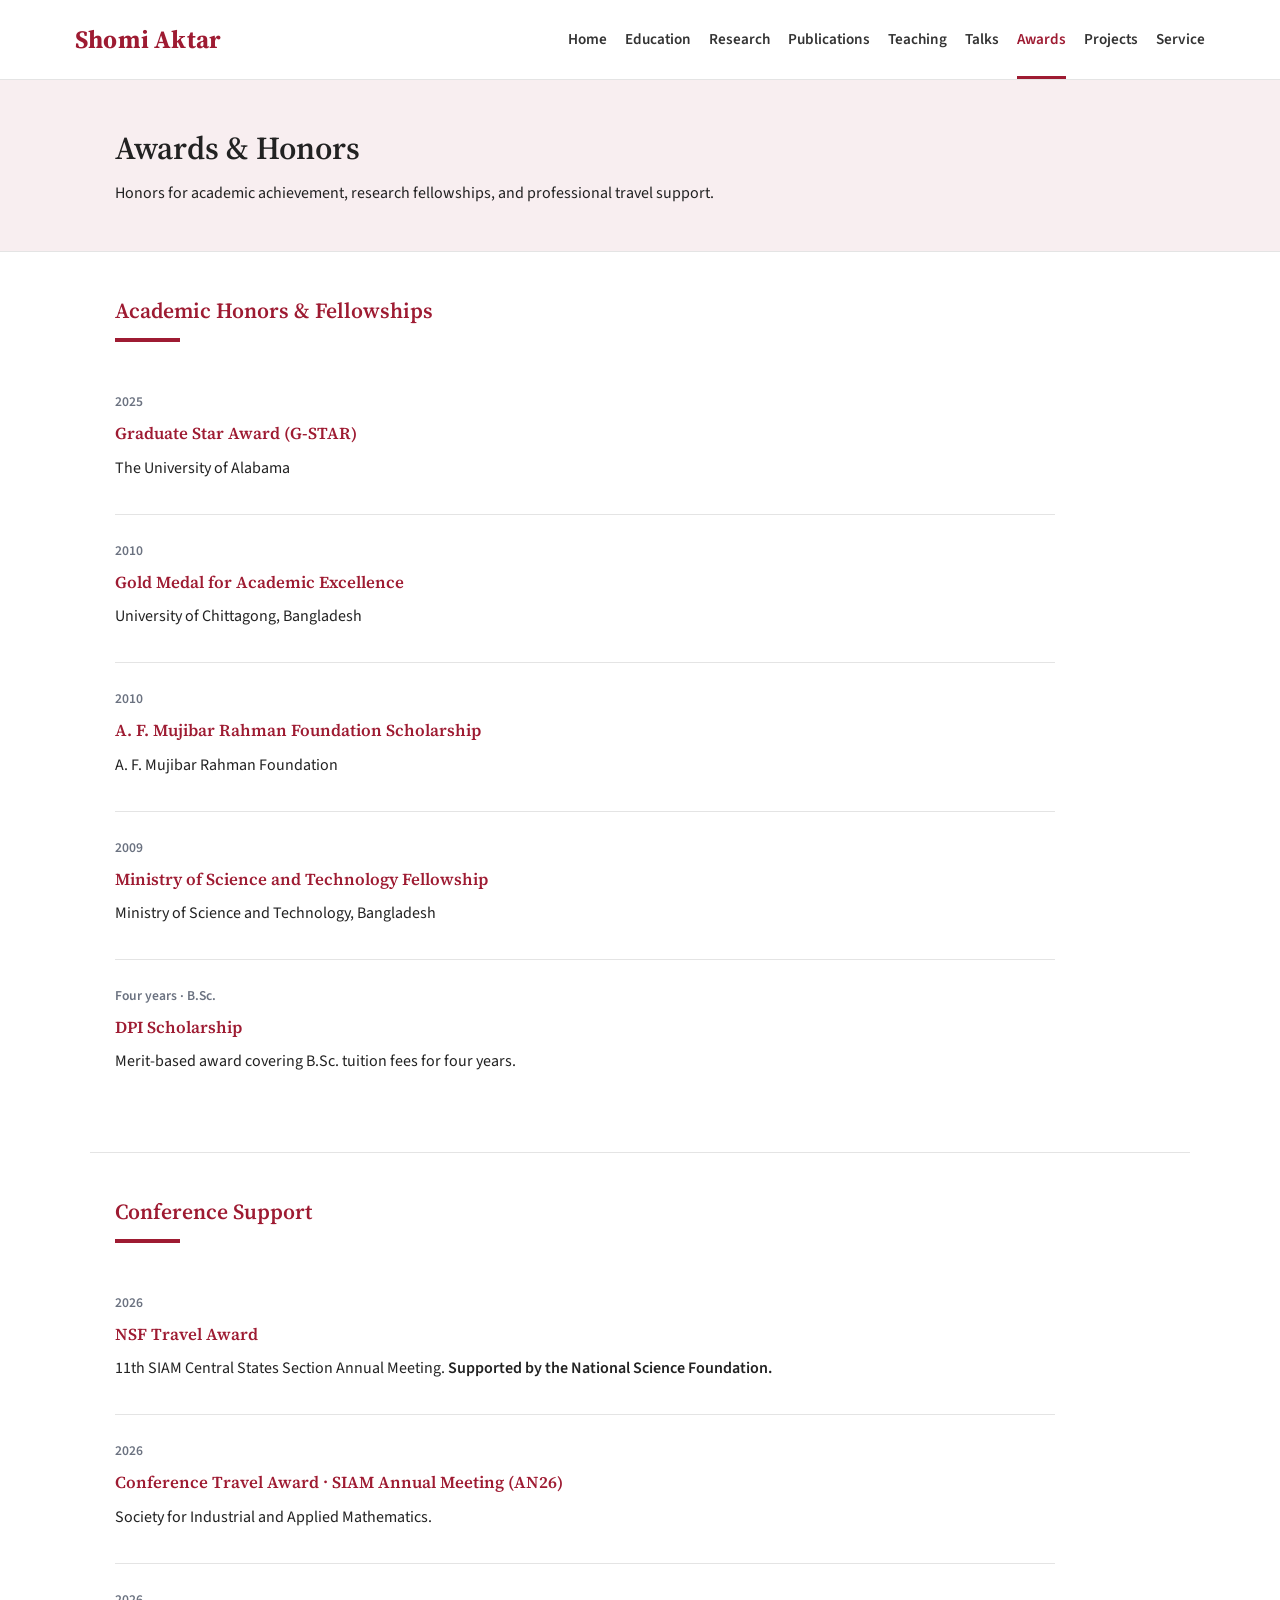
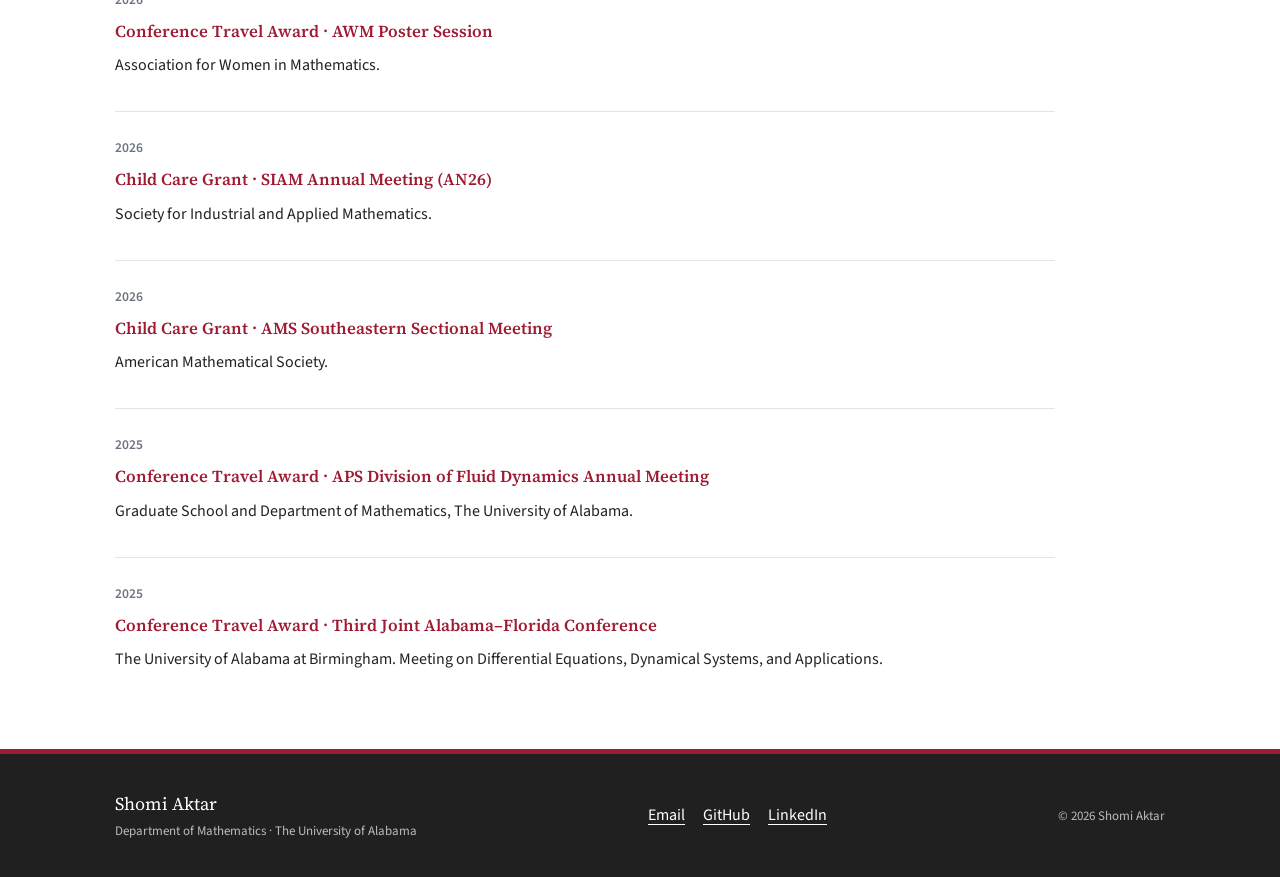
==== commit 2d269e9a: "Add four-year DPI Scholarship covering B.Sc. tuition fees" ====
--- a/awards/index.html
+++ b/awards/index.html
@@ -12,7 +12,7 @@
 <li><a href="/awards/" class="active" aria-current="page">Awards</a></li>
 <li><a href="/projects/">Projects</a></li>
 <li><a href="/service/">Service</a></li></ul></nav></div></header>
-<main id="main"><section class="page-heading"><div class="container"><h1>Awards &amp; Honors</h1><p>Honors for academic achievement, research fellowships, and professional travel support.</p></div></section><section class="container content-section"><h2 class="section-title">Academic Honors &amp; Fellowships</h2><div class="title-line"></div><article class="entry"><div class="meta">2025</div><h3>Graduate Star Award (G-STAR)</h3><p>The University of Alabama</p></article><article class="entry"><div class="meta">2010</div><h3>Gold Medal for Academic Excellence</h3><p>University of Chittagong, Bangladesh</p></article><article class="entry"><div class="meta">2010</div><h3>A. F. Mujibar Rahman Foundation Scholarship</h3><p>A. F. Mujibar Rahman Foundation</p></article><article class="entry"><div class="meta">2009</div><h3>Ministry of Science and Technology Fellowship</h3><p>Ministry of Science and Technology, Bangladesh</p></article></section><section class="container content-section"><h2 class="section-title">Conference Support</h2><div class="title-line"></div><article class="entry"><div class="meta">2026</div><h3>NSF Travel Award</h3><p>11th SIAM Central States Section Annual Meeting. <strong>Supported by the National Science Foundation.</strong></p></article><article class="entry"><div class="meta">2026</div><h3>Conference Travel Award · SIAM Annual Meeting (AN26)</h3><p>Society for Industrial and Applied Mathematics.</p></article><article class="entry"><div class="meta">2026</div><h3>Conference Travel Award · AWM Poster Session</h3><p>Association for Women in Mathematics.</p></article><article class="entry"><div class="meta">2026</div><h3>Child Care Grant · SIAM Annual Meeting (AN26)</h3><p>Society for Industrial and Applied Mathematics.</p></article><article class="entry"><div class="meta">2026</div><h3>Child Care Grant · AMS Southeastern Sectional Meeting</h3><p>American Mathematical Society.</p></article><article class="entry"><div class="meta">2025</div><h3>Conference Travel Award · APS Division of Fluid Dynamics Annual Meeting</h3><p>Graduate School and Department of Mathematics, The University of Alabama.</p></article><article class="entry"><div class="meta">2025</div><h3>Conference Travel Award · Third Joint Alabama–Florida Conference</h3><p>The University of Alabama at Birmingham. Meeting on Differential Equations, Dynamical Systems, and Applications.</p></article></section></main>
+<main id="main"><section class="page-heading"><div class="container"><h1>Awards &amp; Honors</h1><p>Honors for academic achievement, research fellowships, and professional travel support.</p></div></section><section class="container content-section"><h2 class="section-title">Academic Honors &amp; Fellowships</h2><div class="title-line"></div><article class="entry"><div class="meta">2025</div><h3>Graduate Star Award (G-STAR)</h3><p>The University of Alabama</p></article><article class="entry"><div class="meta">2010</div><h3>Gold Medal for Academic Excellence</h3><p>University of Chittagong, Bangladesh</p></article><article class="entry"><div class="meta">2010</div><h3>A. F. Mujibar Rahman Foundation Scholarship</h3><p>A. F. Mujibar Rahman Foundation</p></article><article class="entry"><div class="meta">2009</div><h3>Ministry of Science and Technology Fellowship</h3><p>Ministry of Science and Technology, Bangladesh</p></article><article class="entry" id="dpi-scholarship"><div class="meta">Four years · B.Sc.</div><h3>DPI Scholarship</h3><p>Merit-based award covering B.Sc. tuition fees for four years.</p></article></section><section class="container content-section"><h2 class="section-title">Conference Support</h2><div class="title-line"></div><article class="entry"><div class="meta">2026</div><h3>NSF Travel Award</h3><p>11th SIAM Central States Section Annual Meeting. <strong>Supported by the National Science Foundation.</strong></p></article><article class="entry"><div class="meta">2026</div><h3>Conference Travel Award · SIAM Annual Meeting (AN26)</h3><p>Society for Industrial and Applied Mathematics.</p></article><article class="entry"><div class="meta">2026</div><h3>Conference Travel Award · AWM Poster Session</h3><p>Association for Women in Mathematics.</p></article><article class="entry"><div class="meta">2026</div><h3>Child Care Grant · SIAM Annual Meeting (AN26)</h3><p>Society for Industrial and Applied Mathematics.</p></article><article class="entry"><div class="meta">2026</div><h3>Child Care Grant · AMS Southeastern Sectional Meeting</h3><p>American Mathematical Society.</p></article><article class="entry"><div class="meta">2025</div><h3>Conference Travel Award · APS Division of Fluid Dynamics Annual Meeting</h3><p>Graduate School and Department of Mathematics, The University of Alabama.</p></article><article class="entry"><div class="meta">2025</div><h3>Conference Travel Award · Third Joint Alabama–Florida Conference</h3><p>The University of Alabama at Birmingham. Meeting on Differential Equations, Dynamical Systems, and Applications.</p></article></section></main>
 <footer><div class="footer-container"><div><div class="footer-name">Shomi Aktar</div><div class="footer-text">Department of Mathematics · The University of Alabama</div></div><div class="footer-links"><a href="mailto:saktar@crimson.ua.edu">Email</a><a href="https://github.com/Shomi-Aktar">GitHub</a><a href="https://linkedin.com/in/shomi-aktar">LinkedIn</a></div><div class="footer-text">© 2026 Shomi Aktar</div></div></footer>
 </body></html>
 
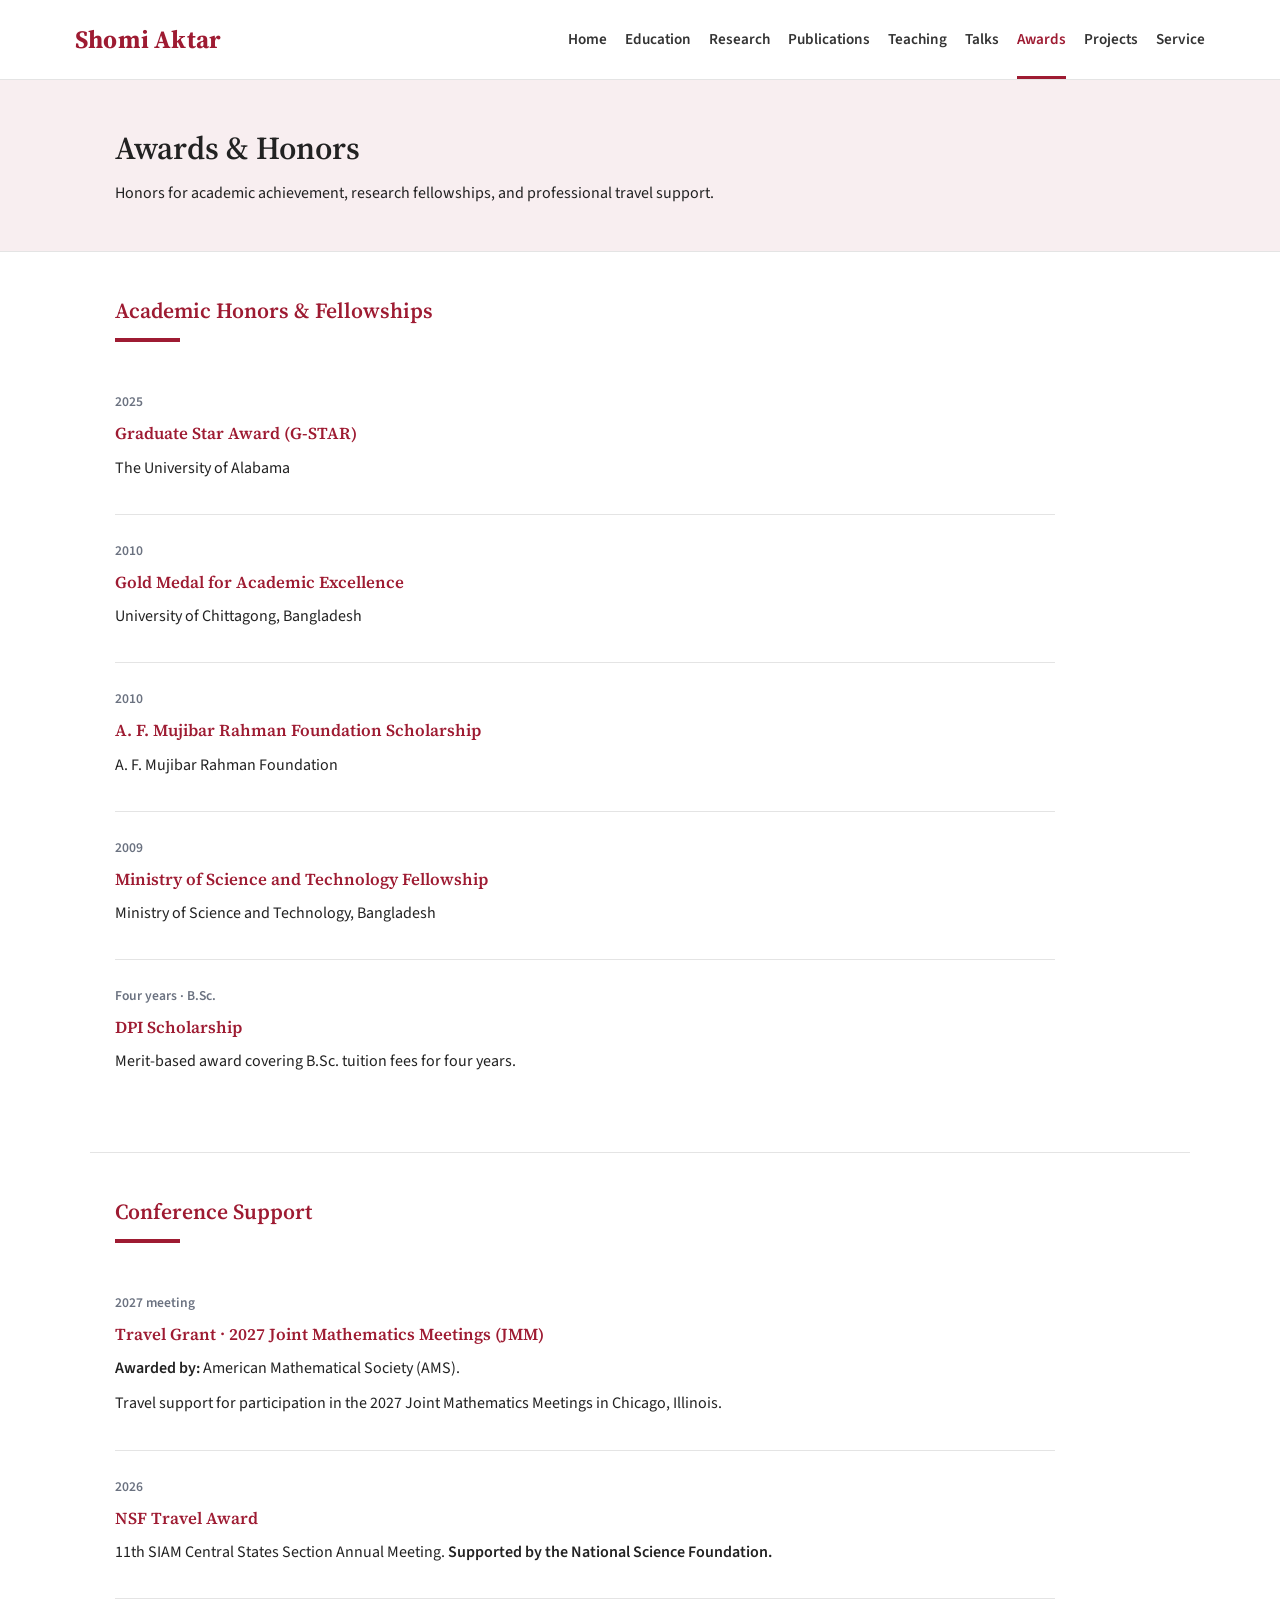
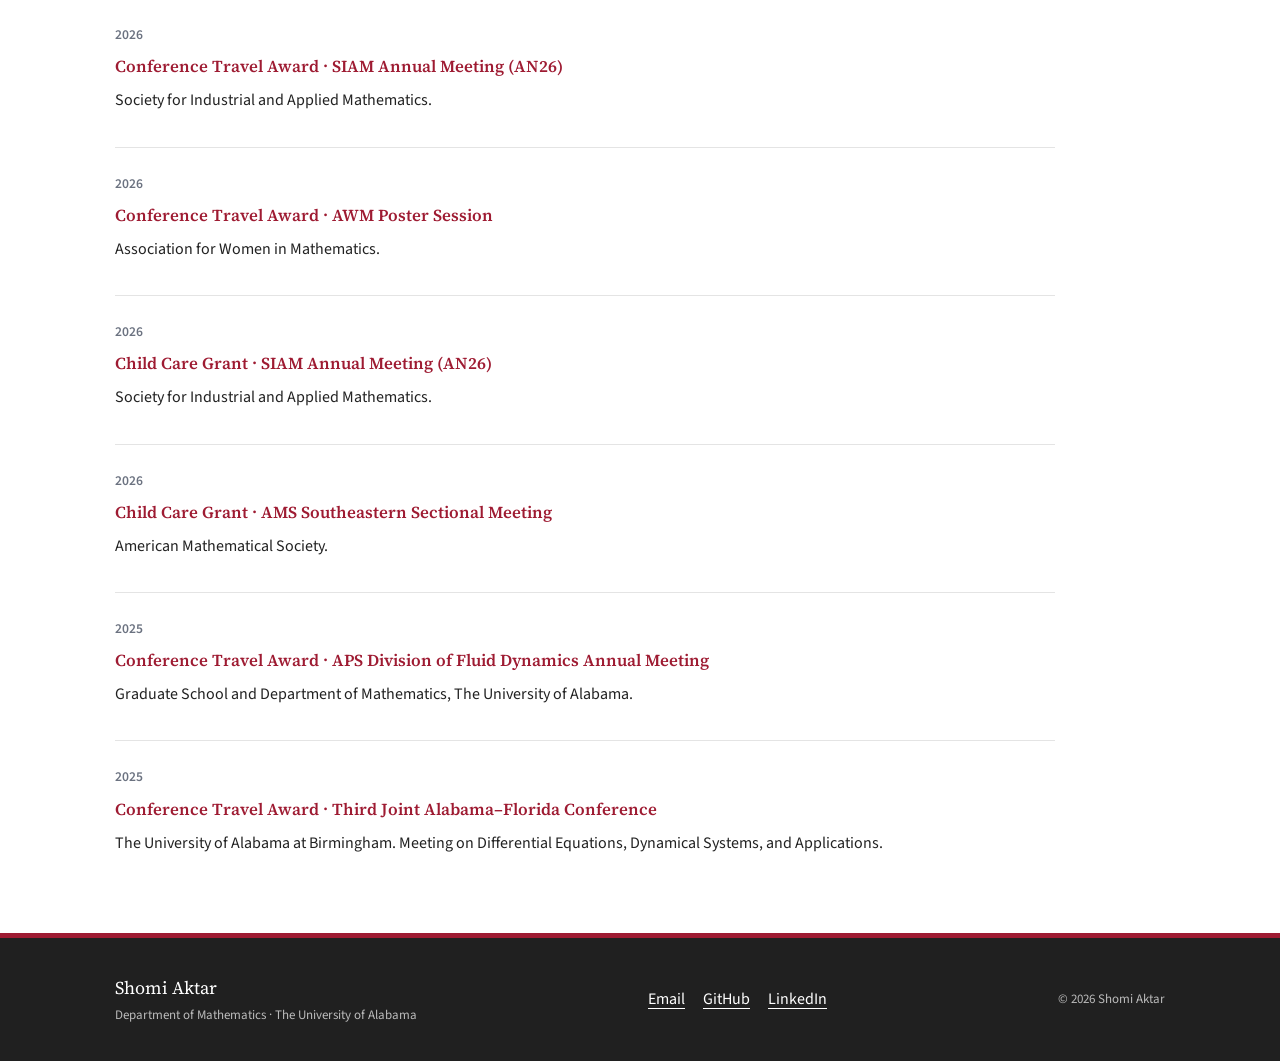
==== commit 5f36749c: "Add AMS travel grant for JMM 2027" ====
--- a/awards/index.html
+++ b/awards/index.html
@@ -12,7 +12,7 @@
 <li><a href="/awards/" class="active" aria-current="page">Awards</a></li>
 <li><a href="/projects/">Projects</a></li>
 <li><a href="/service/">Service</a></li></ul></nav></div></header>
-<main id="main"><section class="page-heading"><div class="container"><h1>Awards &amp; Honors</h1><p>Honors for academic achievement, research fellowships, and professional travel support.</p></div></section><section class="container content-section"><h2 class="section-title">Academic Honors &amp; Fellowships</h2><div class="title-line"></div><article class="entry"><div class="meta">2025</div><h3>Graduate Star Award (G-STAR)</h3><p>The University of Alabama</p></article><article class="entry"><div class="meta">2010</div><h3>Gold Medal for Academic Excellence</h3><p>University of Chittagong, Bangladesh</p></article><article class="entry"><div class="meta">2010</div><h3>A. F. Mujibar Rahman Foundation Scholarship</h3><p>A. F. Mujibar Rahman Foundation</p></article><article class="entry"><div class="meta">2009</div><h3>Ministry of Science and Technology Fellowship</h3><p>Ministry of Science and Technology, Bangladesh</p></article><article class="entry" id="dpi-scholarship"><div class="meta">Four years · B.Sc.</div><h3>DPI Scholarship</h3><p>Merit-based award covering B.Sc. tuition fees for four years.</p></article></section><section class="container content-section"><h2 class="section-title">Conference Support</h2><div class="title-line"></div><article class="entry"><div class="meta">2026</div><h3>NSF Travel Award</h3><p>11th SIAM Central States Section Annual Meeting. <strong>Supported by the National Science Foundation.</strong></p></article><article class="entry"><div class="meta">2026</div><h3>Conference Travel Award · SIAM Annual Meeting (AN26)</h3><p>Society for Industrial and Applied Mathematics.</p></article><article class="entry"><div class="meta">2026</div><h3>Conference Travel Award · AWM Poster Session</h3><p>Association for Women in Mathematics.</p></article><article class="entry"><div class="meta">2026</div><h3>Child Care Grant · SIAM Annual Meeting (AN26)</h3><p>Society for Industrial and Applied Mathematics.</p></article><article class="entry"><div class="meta">2026</div><h3>Child Care Grant · AMS Southeastern Sectional Meeting</h3><p>American Mathematical Society.</p></article><article class="entry"><div class="meta">2025</div><h3>Conference Travel Award · APS Division of Fluid Dynamics Annual Meeting</h3><p>Graduate School and Department of Mathematics, The University of Alabama.</p></article><article class="entry"><div class="meta">2025</div><h3>Conference Travel Award · Third Joint Alabama–Florida Conference</h3><p>The University of Alabama at Birmingham. Meeting on Differential Equations, Dynamical Systems, and Applications.</p></article></section></main>
+<main id="main"><section class="page-heading"><div class="container"><h1>Awards &amp; Honors</h1><p>Honors for academic achievement, research fellowships, and professional travel support.</p></div></section><section class="container content-section"><h2 class="section-title">Academic Honors &amp; Fellowships</h2><div class="title-line"></div><article class="entry"><div class="meta">2025</div><h3>Graduate Star Award (G-STAR)</h3><p>The University of Alabama</p></article><article class="entry"><div class="meta">2010</div><h3>Gold Medal for Academic Excellence</h3><p>University of Chittagong, Bangladesh</p></article><article class="entry"><div class="meta">2010</div><h3>A. F. Mujibar Rahman Foundation Scholarship</h3><p>A. F. Mujibar Rahman Foundation</p></article><article class="entry"><div class="meta">2009</div><h3>Ministry of Science and Technology Fellowship</h3><p>Ministry of Science and Technology, Bangladesh</p></article><article class="entry" id="dpi-scholarship"><div class="meta">Four years · B.Sc.</div><h3>DPI Scholarship</h3><p>Merit-based award covering B.Sc. tuition fees for four years.</p></article></section><section class="container content-section"><h2 class="section-title">Conference Support</h2><div class="title-line"></div><article class="entry" id="jmm-2027-travel-grant"><div class="meta">2027 meeting</div><h3>Travel Grant · 2027 Joint Mathematics Meetings (JMM)</h3><p><strong>Awarded by:</strong> American Mathematical Society (AMS).</p><p>Travel support for participation in the 2027 Joint Mathematics Meetings in Chicago, Illinois.</p></article><article class="entry"><div class="meta">2026</div><h3>NSF Travel Award</h3><p>11th SIAM Central States Section Annual Meeting. <strong>Supported by the National Science Foundation.</strong></p></article><article class="entry"><div class="meta">2026</div><h3>Conference Travel Award · SIAM Annual Meeting (AN26)</h3><p>Society for Industrial and Applied Mathematics.</p></article><article class="entry"><div class="meta">2026</div><h3>Conference Travel Award · AWM Poster Session</h3><p>Association for Women in Mathematics.</p></article><article class="entry"><div class="meta">2026</div><h3>Child Care Grant · SIAM Annual Meeting (AN26)</h3><p>Society for Industrial and Applied Mathematics.</p></article><article class="entry"><div class="meta">2026</div><h3>Child Care Grant · AMS Southeastern Sectional Meeting</h3><p>American Mathematical Society.</p></article><article class="entry"><div class="meta">2025</div><h3>Conference Travel Award · APS Division of Fluid Dynamics Annual Meeting</h3><p>Graduate School and Department of Mathematics, The University of Alabama.</p></article><article class="entry"><div class="meta">2025</div><h3>Conference Travel Award · Third Joint Alabama–Florida Conference</h3><p>The University of Alabama at Birmingham. Meeting on Differential Equations, Dynamical Systems, and Applications.</p></article></section></main>
 <footer><div class="footer-container"><div><div class="footer-name">Shomi Aktar</div><div class="footer-text">Department of Mathematics · The University of Alabama</div></div><div class="footer-links"><a href="mailto:saktar@crimson.ua.edu">Email</a><a href="https://github.com/Shomi-Aktar">GitHub</a><a href="https://linkedin.com/in/shomi-aktar">LinkedIn</a></div><div class="footer-text">© 2026 Shomi Aktar</div></div></footer>
 </body></html>
 
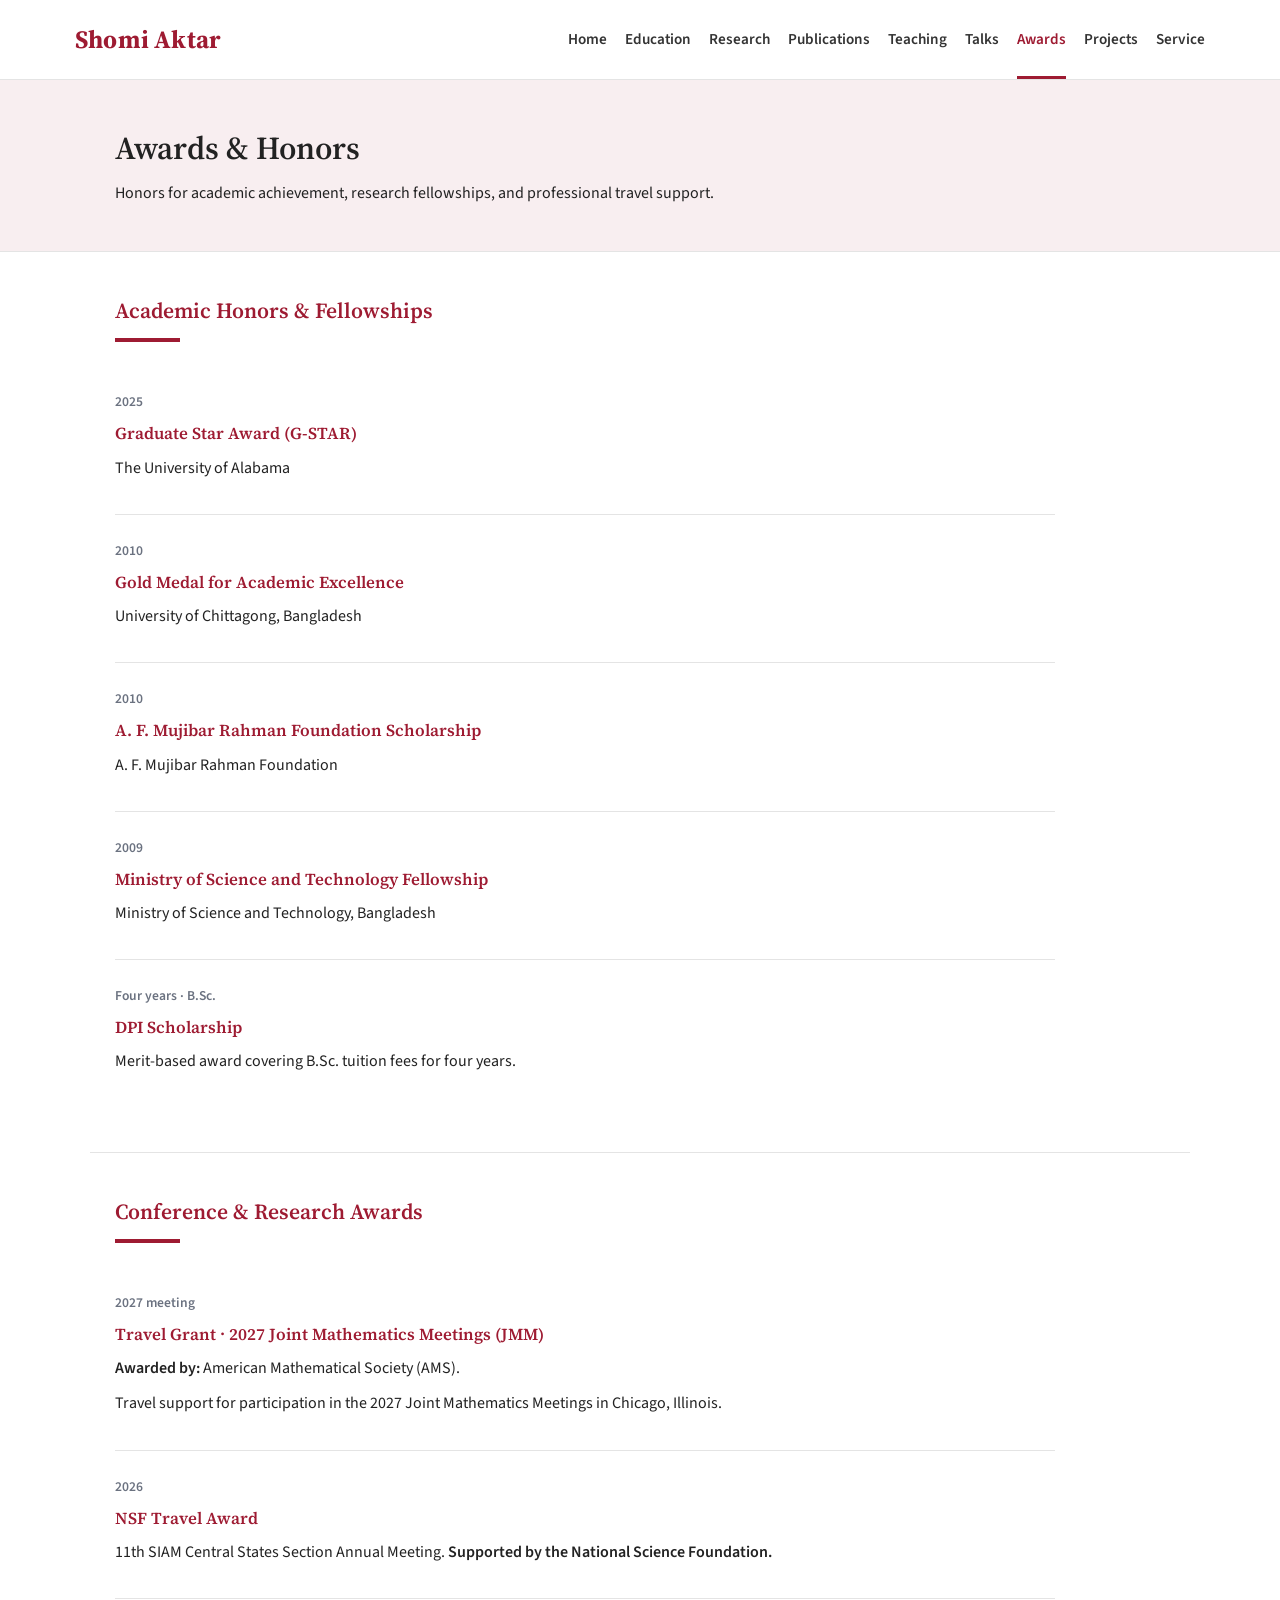
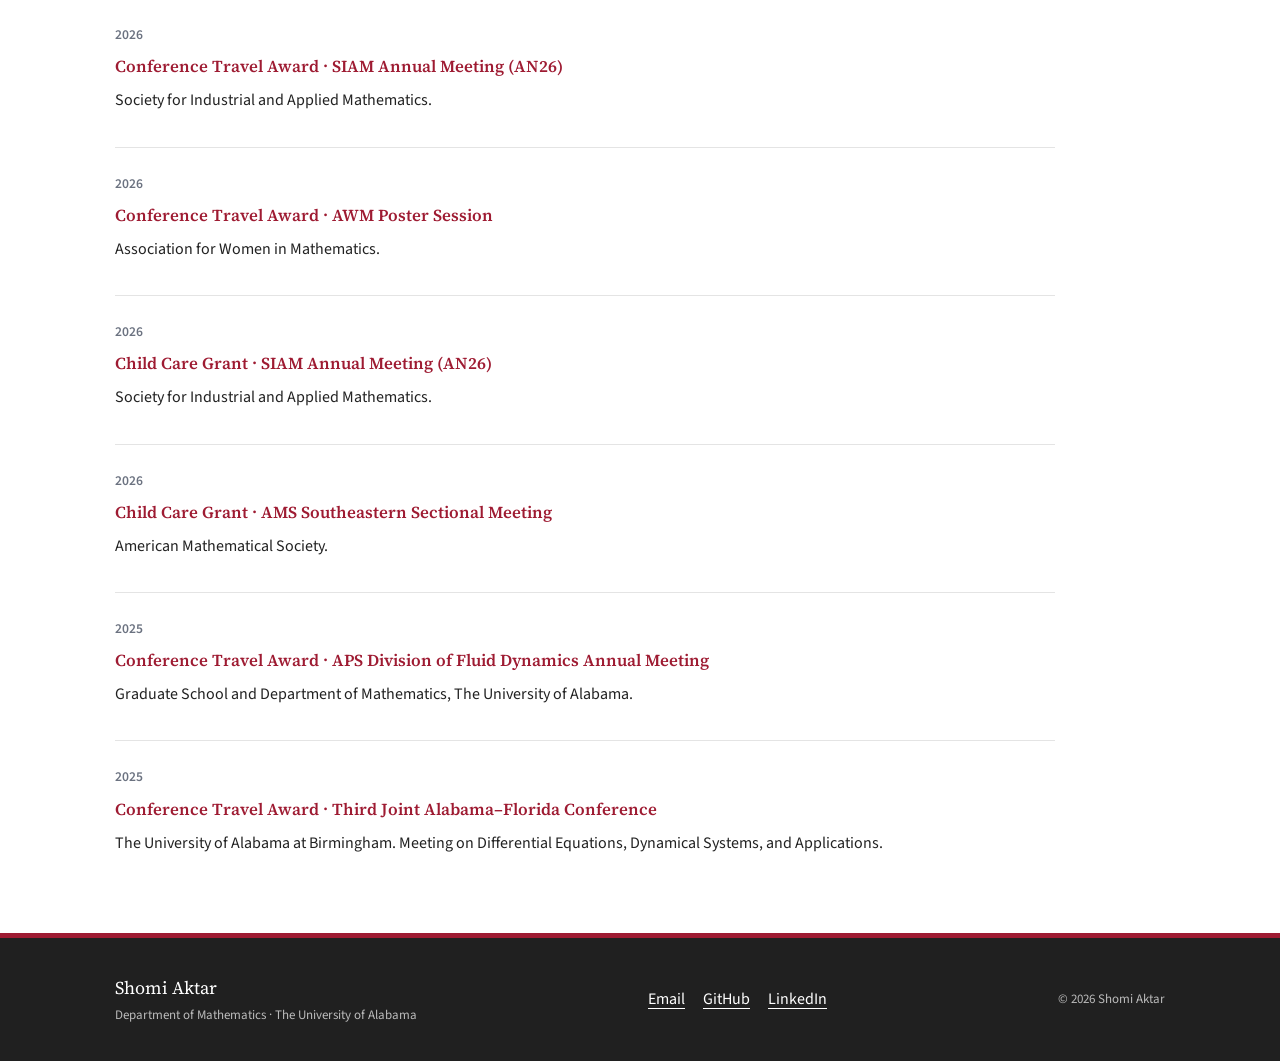
==== commit f647cd55: "Rename category to Conference and Research Awards" ====
--- a/awards/index.html
+++ b/awards/index.html
@@ -12,7 +12,7 @@
 <li><a href="/awards/" class="active" aria-current="page">Awards</a></li>
 <li><a href="/projects/">Projects</a></li>
 <li><a href="/service/">Service</a></li></ul></nav></div></header>
-<main id="main"><section class="page-heading"><div class="container"><h1>Awards &amp; Honors</h1><p>Honors for academic achievement, research fellowships, and professional travel support.</p></div></section><section class="container content-section"><h2 class="section-title">Academic Honors &amp; Fellowships</h2><div class="title-line"></div><article class="entry"><div class="meta">2025</div><h3>Graduate Star Award (G-STAR)</h3><p>The University of Alabama</p></article><article class="entry"><div class="meta">2010</div><h3>Gold Medal for Academic Excellence</h3><p>University of Chittagong, Bangladesh</p></article><article class="entry"><div class="meta">2010</div><h3>A. F. Mujibar Rahman Foundation Scholarship</h3><p>A. F. Mujibar Rahman Foundation</p></article><article class="entry"><div class="meta">2009</div><h3>Ministry of Science and Technology Fellowship</h3><p>Ministry of Science and Technology, Bangladesh</p></article><article class="entry" id="dpi-scholarship"><div class="meta">Four years · B.Sc.</div><h3>DPI Scholarship</h3><p>Merit-based award covering B.Sc. tuition fees for four years.</p></article></section><section class="container content-section"><h2 class="section-title">Conference Support</h2><div class="title-line"></div><article class="entry" id="jmm-2027-travel-grant"><div class="meta">2027 meeting</div><h3>Travel Grant · 2027 Joint Mathematics Meetings (JMM)</h3><p><strong>Awarded by:</strong> American Mathematical Society (AMS).</p><p>Travel support for participation in the 2027 Joint Mathematics Meetings in Chicago, Illinois.</p></article><article class="entry"><div class="meta">2026</div><h3>NSF Travel Award</h3><p>11th SIAM Central States Section Annual Meeting. <strong>Supported by the National Science Foundation.</strong></p></article><article class="entry"><div class="meta">2026</div><h3>Conference Travel Award · SIAM Annual Meeting (AN26)</h3><p>Society for Industrial and Applied Mathematics.</p></article><article class="entry"><div class="meta">2026</div><h3>Conference Travel Award · AWM Poster Session</h3><p>Association for Women in Mathematics.</p></article><article class="entry"><div class="meta">2026</div><h3>Child Care Grant · SIAM Annual Meeting (AN26)</h3><p>Society for Industrial and Applied Mathematics.</p></article><article class="entry"><div class="meta">2026</div><h3>Child Care Grant · AMS Southeastern Sectional Meeting</h3><p>American Mathematical Society.</p></article><article class="entry"><div class="meta">2025</div><h3>Conference Travel Award · APS Division of Fluid Dynamics Annual Meeting</h3><p>Graduate School and Department of Mathematics, The University of Alabama.</p></article><article class="entry"><div class="meta">2025</div><h3>Conference Travel Award · Third Joint Alabama–Florida Conference</h3><p>The University of Alabama at Birmingham. Meeting on Differential Equations, Dynamical Systems, and Applications.</p></article></section></main>
+<main id="main"><section class="page-heading"><div class="container"><h1>Awards &amp; Honors</h1><p>Honors for academic achievement, research fellowships, and professional travel support.</p></div></section><section class="container content-section"><h2 class="section-title">Academic Honors &amp; Fellowships</h2><div class="title-line"></div><article class="entry"><div class="meta">2025</div><h3>Graduate Star Award (G-STAR)</h3><p>The University of Alabama</p></article><article class="entry"><div class="meta">2010</div><h3>Gold Medal for Academic Excellence</h3><p>University of Chittagong, Bangladesh</p></article><article class="entry"><div class="meta">2010</div><h3>A. F. Mujibar Rahman Foundation Scholarship</h3><p>A. F. Mujibar Rahman Foundation</p></article><article class="entry"><div class="meta">2009</div><h3>Ministry of Science and Technology Fellowship</h3><p>Ministry of Science and Technology, Bangladesh</p></article><article class="entry" id="dpi-scholarship"><div class="meta">Four years · B.Sc.</div><h3>DPI Scholarship</h3><p>Merit-based award covering B.Sc. tuition fees for four years.</p></article></section><section class="container content-section"><h2 class="section-title">Conference &amp; Research Awards</h2><div class="title-line"></div><article class="entry" id="jmm-2027-travel-grant"><div class="meta">2027 meeting</div><h3>Travel Grant · 2027 Joint Mathematics Meetings (JMM)</h3><p><strong>Awarded by:</strong> American Mathematical Society (AMS).</p><p>Travel support for participation in the 2027 Joint Mathematics Meetings in Chicago, Illinois.</p></article><article class="entry"><div class="meta">2026</div><h3>NSF Travel Award</h3><p>11th SIAM Central States Section Annual Meeting. <strong>Supported by the National Science Foundation.</strong></p></article><article class="entry"><div class="meta">2026</div><h3>Conference Travel Award · SIAM Annual Meeting (AN26)</h3><p>Society for Industrial and Applied Mathematics.</p></article><article class="entry"><div class="meta">2026</div><h3>Conference Travel Award · AWM Poster Session</h3><p>Association for Women in Mathematics.</p></article><article class="entry"><div class="meta">2026</div><h3>Child Care Grant · SIAM Annual Meeting (AN26)</h3><p>Society for Industrial and Applied Mathematics.</p></article><article class="entry"><div class="meta">2026</div><h3>Child Care Grant · AMS Southeastern Sectional Meeting</h3><p>American Mathematical Society.</p></article><article class="entry"><div class="meta">2025</div><h3>Conference Travel Award · APS Division of Fluid Dynamics Annual Meeting</h3><p>Graduate School and Department of Mathematics, The University of Alabama.</p></article><article class="entry"><div class="meta">2025</div><h3>Conference Travel Award · Third Joint Alabama–Florida Conference</h3><p>The University of Alabama at Birmingham. Meeting on Differential Equations, Dynamical Systems, and Applications.</p></article></section></main>
 <footer><div class="footer-container"><div><div class="footer-name">Shomi Aktar</div><div class="footer-text">Department of Mathematics · The University of Alabama</div></div><div class="footer-links"><a href="mailto:saktar@crimson.ua.edu">Email</a><a href="https://github.com/Shomi-Aktar">GitHub</a><a href="https://linkedin.com/in/shomi-aktar">LinkedIn</a></div><div class="footer-text">© 2026 Shomi Aktar</div></div></footer>
 </body></html>
 
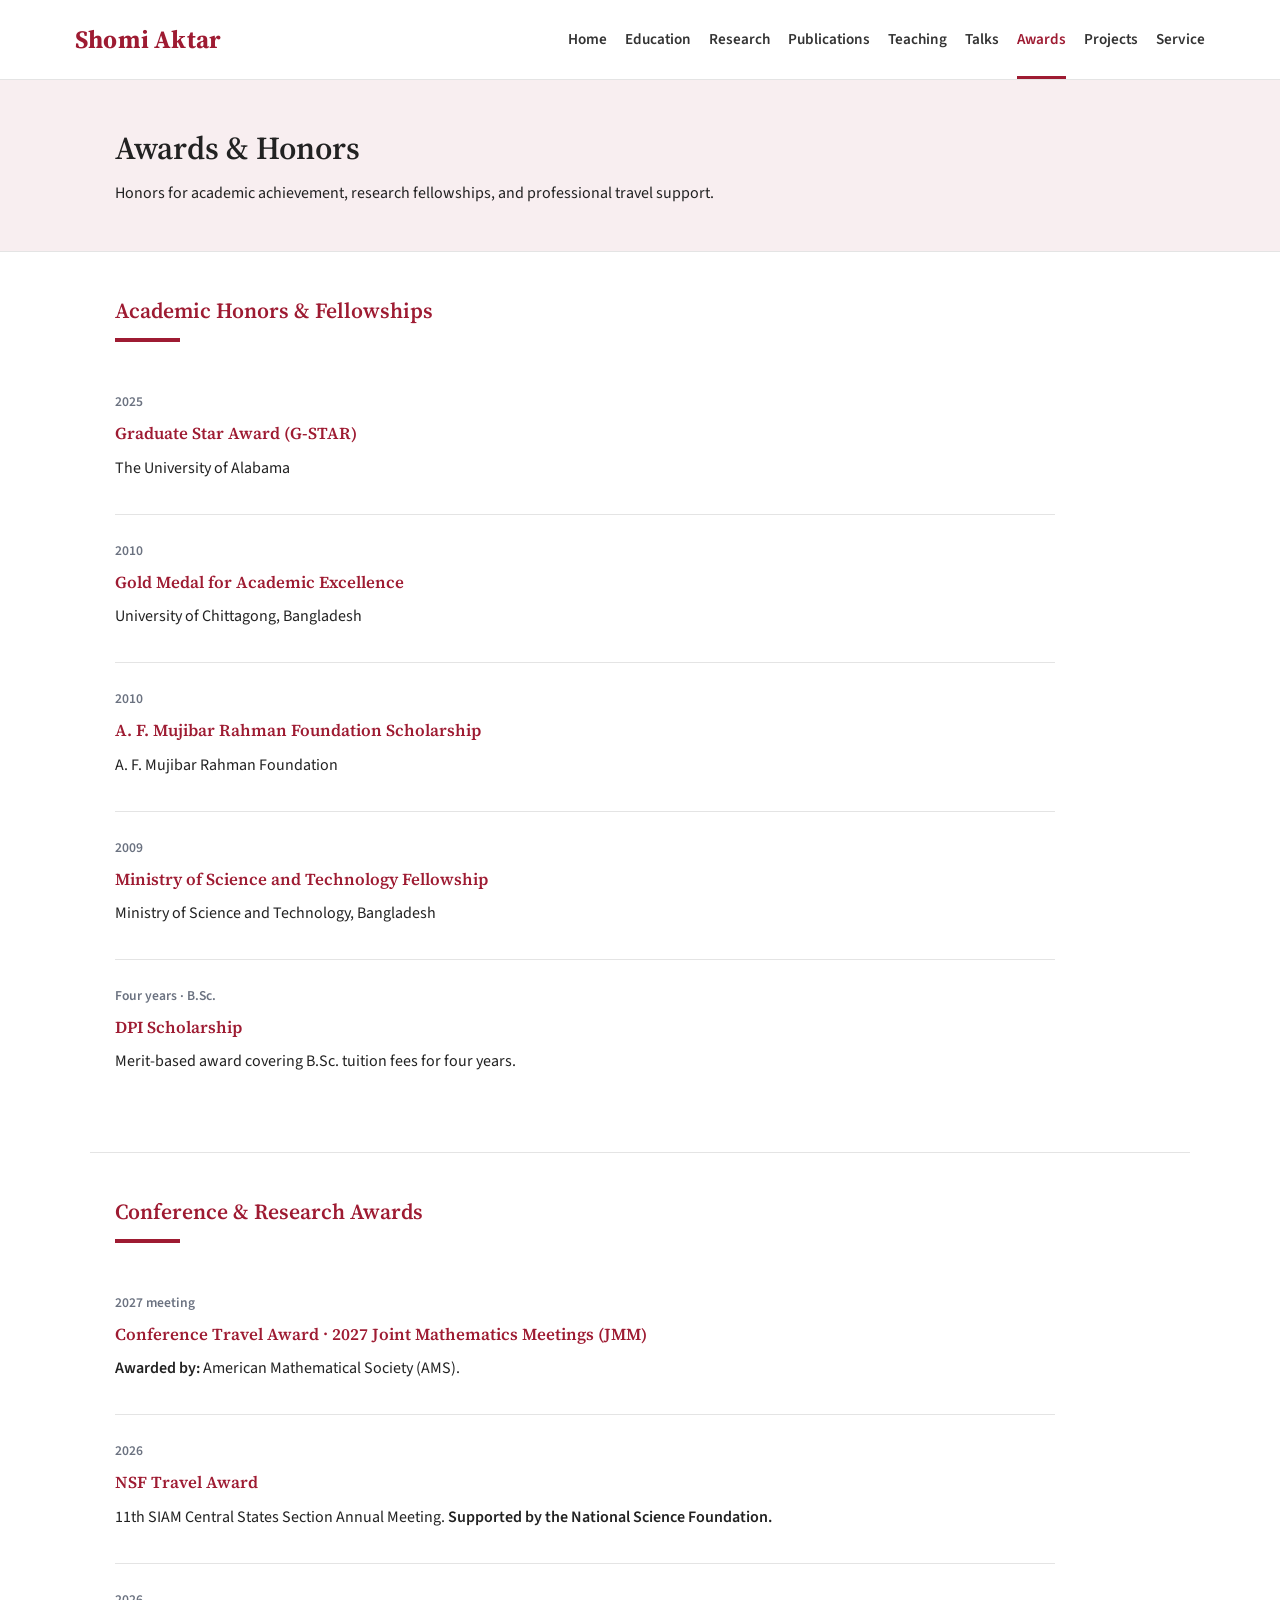
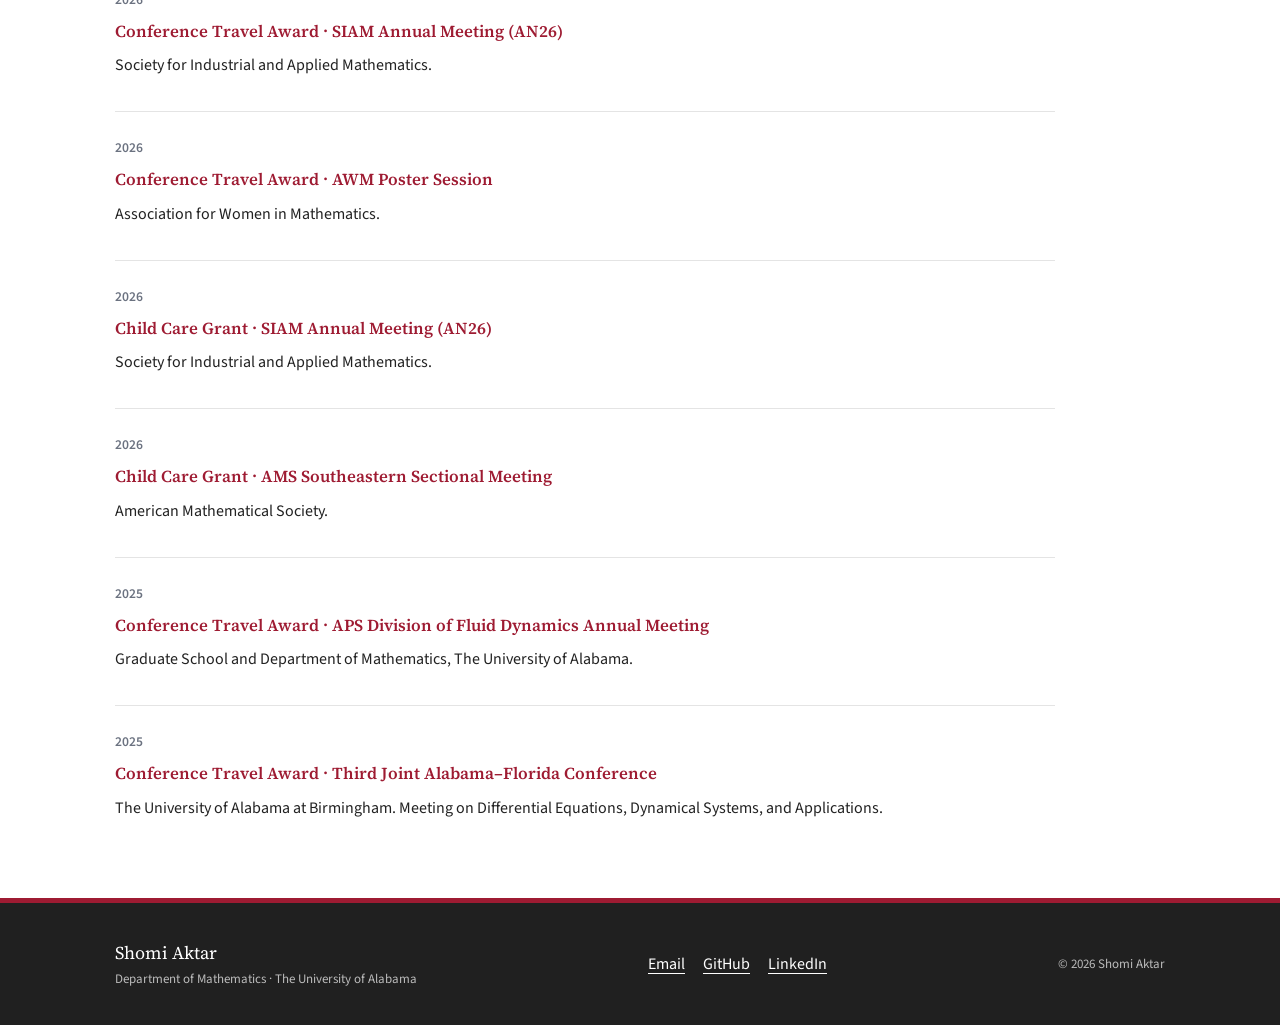
==== commit 614c54af: "Match JMM conference travel award format" ====
--- a/awards/index.html
+++ b/awards/index.html
@@ -12,7 +12,7 @@
 <li><a href="/awards/" class="active" aria-current="page">Awards</a></li>
 <li><a href="/projects/">Projects</a></li>
 <li><a href="/service/">Service</a></li></ul></nav></div></header>
-<main id="main"><section class="page-heading"><div class="container"><h1>Awards &amp; Honors</h1><p>Honors for academic achievement, research fellowships, and professional travel support.</p></div></section><section class="container content-section"><h2 class="section-title">Academic Honors &amp; Fellowships</h2><div class="title-line"></div><article class="entry"><div class="meta">2025</div><h3>Graduate Star Award (G-STAR)</h3><p>The University of Alabama</p></article><article class="entry"><div class="meta">2010</div><h3>Gold Medal for Academic Excellence</h3><p>University of Chittagong, Bangladesh</p></article><article class="entry"><div class="meta">2010</div><h3>A. F. Mujibar Rahman Foundation Scholarship</h3><p>A. F. Mujibar Rahman Foundation</p></article><article class="entry"><div class="meta">2009</div><h3>Ministry of Science and Technology Fellowship</h3><p>Ministry of Science and Technology, Bangladesh</p></article><article class="entry" id="dpi-scholarship"><div class="meta">Four years · B.Sc.</div><h3>DPI Scholarship</h3><p>Merit-based award covering B.Sc. tuition fees for four years.</p></article></section><section class="container content-section"><h2 class="section-title">Conference &amp; Research Awards</h2><div class="title-line"></div><article class="entry" id="jmm-2027-travel-grant"><div class="meta">2027 meeting</div><h3>Travel Grant · 2027 Joint Mathematics Meetings (JMM)</h3><p><strong>Awarded by:</strong> American Mathematical Society (AMS).</p><p>Travel support for participation in the 2027 Joint Mathematics Meetings in Chicago, Illinois.</p></article><article class="entry"><div class="meta">2026</div><h3>NSF Travel Award</h3><p>11th SIAM Central States Section Annual Meeting. <strong>Supported by the National Science Foundation.</strong></p></article><article class="entry"><div class="meta">2026</div><h3>Conference Travel Award · SIAM Annual Meeting (AN26)</h3><p>Society for Industrial and Applied Mathematics.</p></article><article class="entry"><div class="meta">2026</div><h3>Conference Travel Award · AWM Poster Session</h3><p>Association for Women in Mathematics.</p></article><article class="entry"><div class="meta">2026</div><h3>Child Care Grant · SIAM Annual Meeting (AN26)</h3><p>Society for Industrial and Applied Mathematics.</p></article><article class="entry"><div class="meta">2026</div><h3>Child Care Grant · AMS Southeastern Sectional Meeting</h3><p>American Mathematical Society.</p></article><article class="entry"><div class="meta">2025</div><h3>Conference Travel Award · APS Division of Fluid Dynamics Annual Meeting</h3><p>Graduate School and Department of Mathematics, The University of Alabama.</p></article><article class="entry"><div class="meta">2025</div><h3>Conference Travel Award · Third Joint Alabama–Florida Conference</h3><p>The University of Alabama at Birmingham. Meeting on Differential Equations, Dynamical Systems, and Applications.</p></article></section></main>
+<main id="main"><section class="page-heading"><div class="container"><h1>Awards &amp; Honors</h1><p>Honors for academic achievement, research fellowships, and professional travel support.</p></div></section><section class="container content-section"><h2 class="section-title">Academic Honors &amp; Fellowships</h2><div class="title-line"></div><article class="entry"><div class="meta">2025</div><h3>Graduate Star Award (G-STAR)</h3><p>The University of Alabama</p></article><article class="entry"><div class="meta">2010</div><h3>Gold Medal for Academic Excellence</h3><p>University of Chittagong, Bangladesh</p></article><article class="entry"><div class="meta">2010</div><h3>A. F. Mujibar Rahman Foundation Scholarship</h3><p>A. F. Mujibar Rahman Foundation</p></article><article class="entry"><div class="meta">2009</div><h3>Ministry of Science and Technology Fellowship</h3><p>Ministry of Science and Technology, Bangladesh</p></article><article class="entry" id="dpi-scholarship"><div class="meta">Four years · B.Sc.</div><h3>DPI Scholarship</h3><p>Merit-based award covering B.Sc. tuition fees for four years.</p></article></section><section class="container content-section"><h2 class="section-title">Conference &amp; Research Awards</h2><div class="title-line"></div><article class="entry" id="jmm-2027-travel-grant"><div class="meta">2027 meeting</div><h3>Conference Travel Award · 2027 Joint Mathematics Meetings (JMM)</h3><p><strong>Awarded by:</strong> American Mathematical Society (AMS).</p></article><article class="entry"><div class="meta">2026</div><h3>NSF Travel Award</h3><p>11th SIAM Central States Section Annual Meeting. <strong>Supported by the National Science Foundation.</strong></p></article><article class="entry"><div class="meta">2026</div><h3>Conference Travel Award · SIAM Annual Meeting (AN26)</h3><p>Society for Industrial and Applied Mathematics.</p></article><article class="entry"><div class="meta">2026</div><h3>Conference Travel Award · AWM Poster Session</h3><p>Association for Women in Mathematics.</p></article><article class="entry"><div class="meta">2026</div><h3>Child Care Grant · SIAM Annual Meeting (AN26)</h3><p>Society for Industrial and Applied Mathematics.</p></article><article class="entry"><div class="meta">2026</div><h3>Child Care Grant · AMS Southeastern Sectional Meeting</h3><p>American Mathematical Society.</p></article><article class="entry"><div class="meta">2025</div><h3>Conference Travel Award · APS Division of Fluid Dynamics Annual Meeting</h3><p>Graduate School and Department of Mathematics, The University of Alabama.</p></article><article class="entry"><div class="meta">2025</div><h3>Conference Travel Award · Third Joint Alabama–Florida Conference</h3><p>The University of Alabama at Birmingham. Meeting on Differential Equations, Dynamical Systems, and Applications.</p></article></section></main>
 <footer><div class="footer-container"><div><div class="footer-name">Shomi Aktar</div><div class="footer-text">Department of Mathematics · The University of Alabama</div></div><div class="footer-links"><a href="mailto:saktar@crimson.ua.edu">Email</a><a href="https://github.com/Shomi-Aktar">GitHub</a><a href="https://linkedin.com/in/shomi-aktar">LinkedIn</a></div><div class="footer-text">© 2026 Shomi Aktar</div></div></footer>
 </body></html>
 
